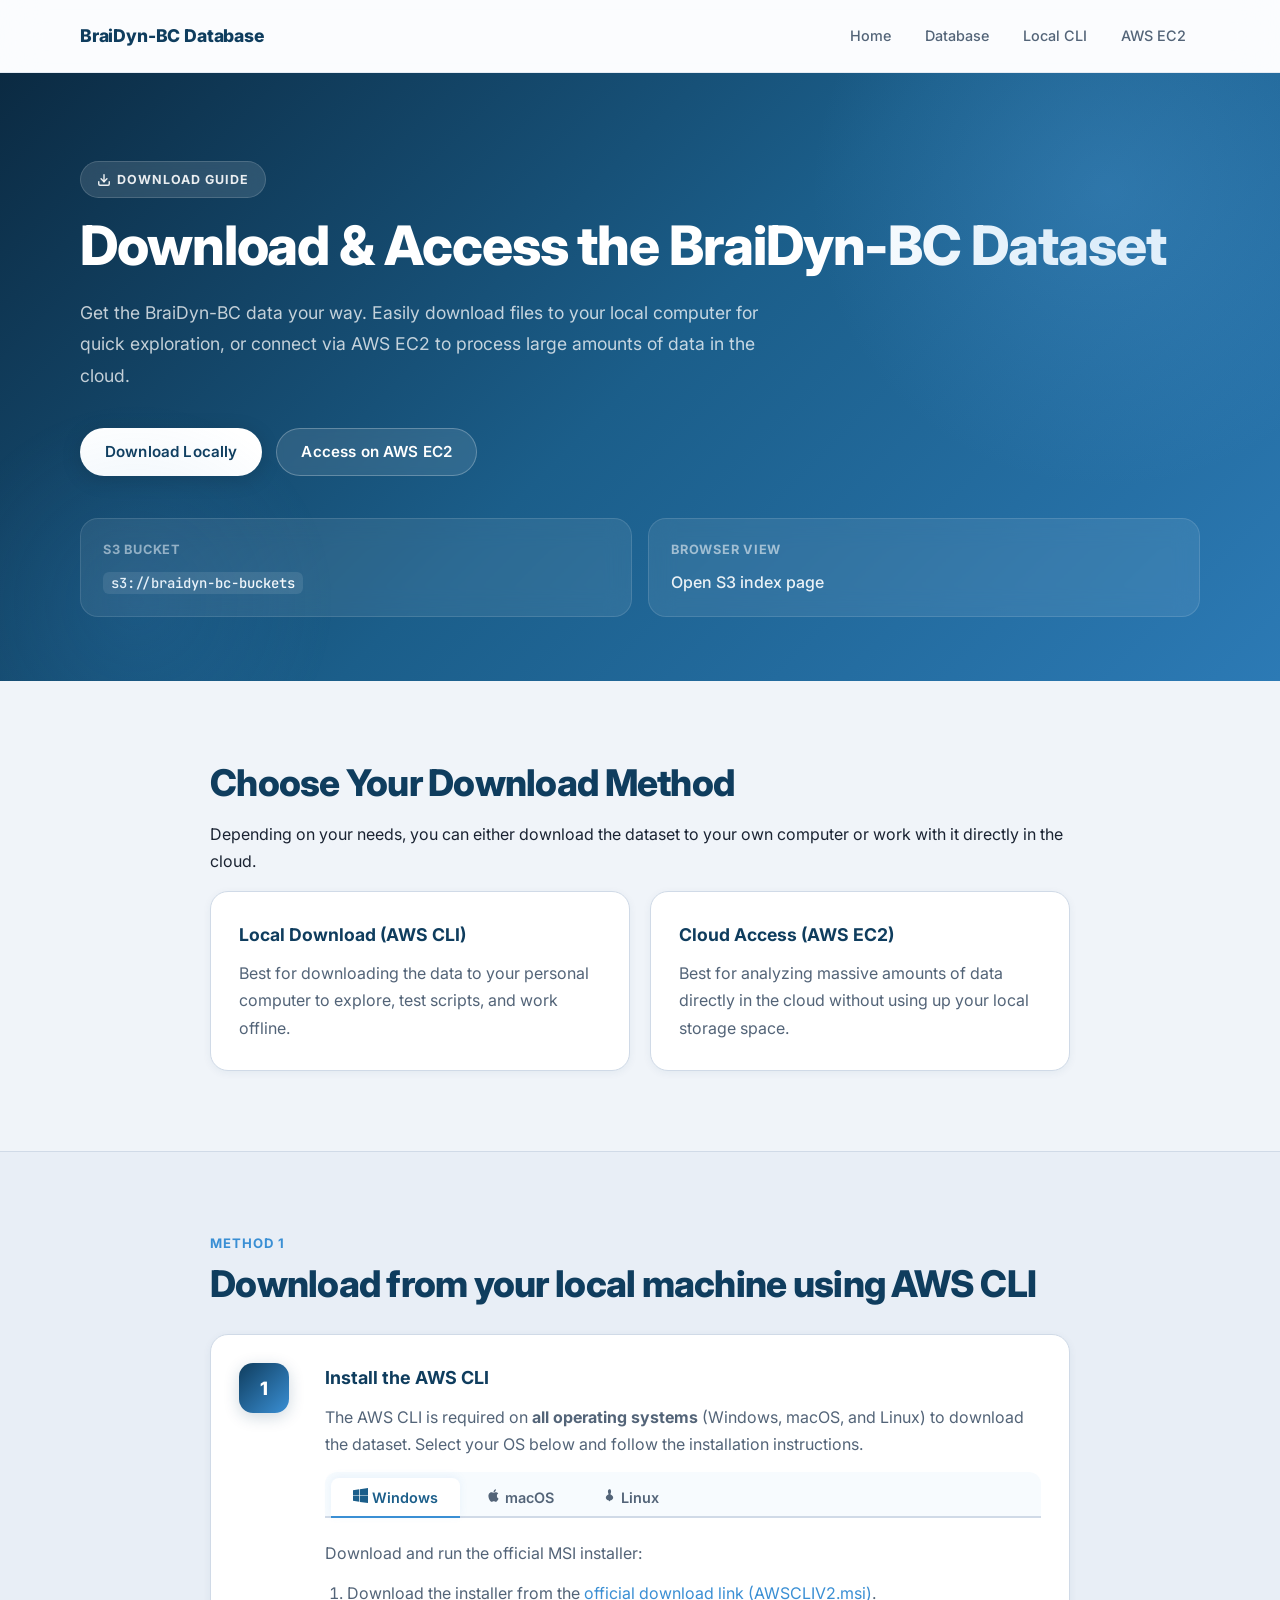
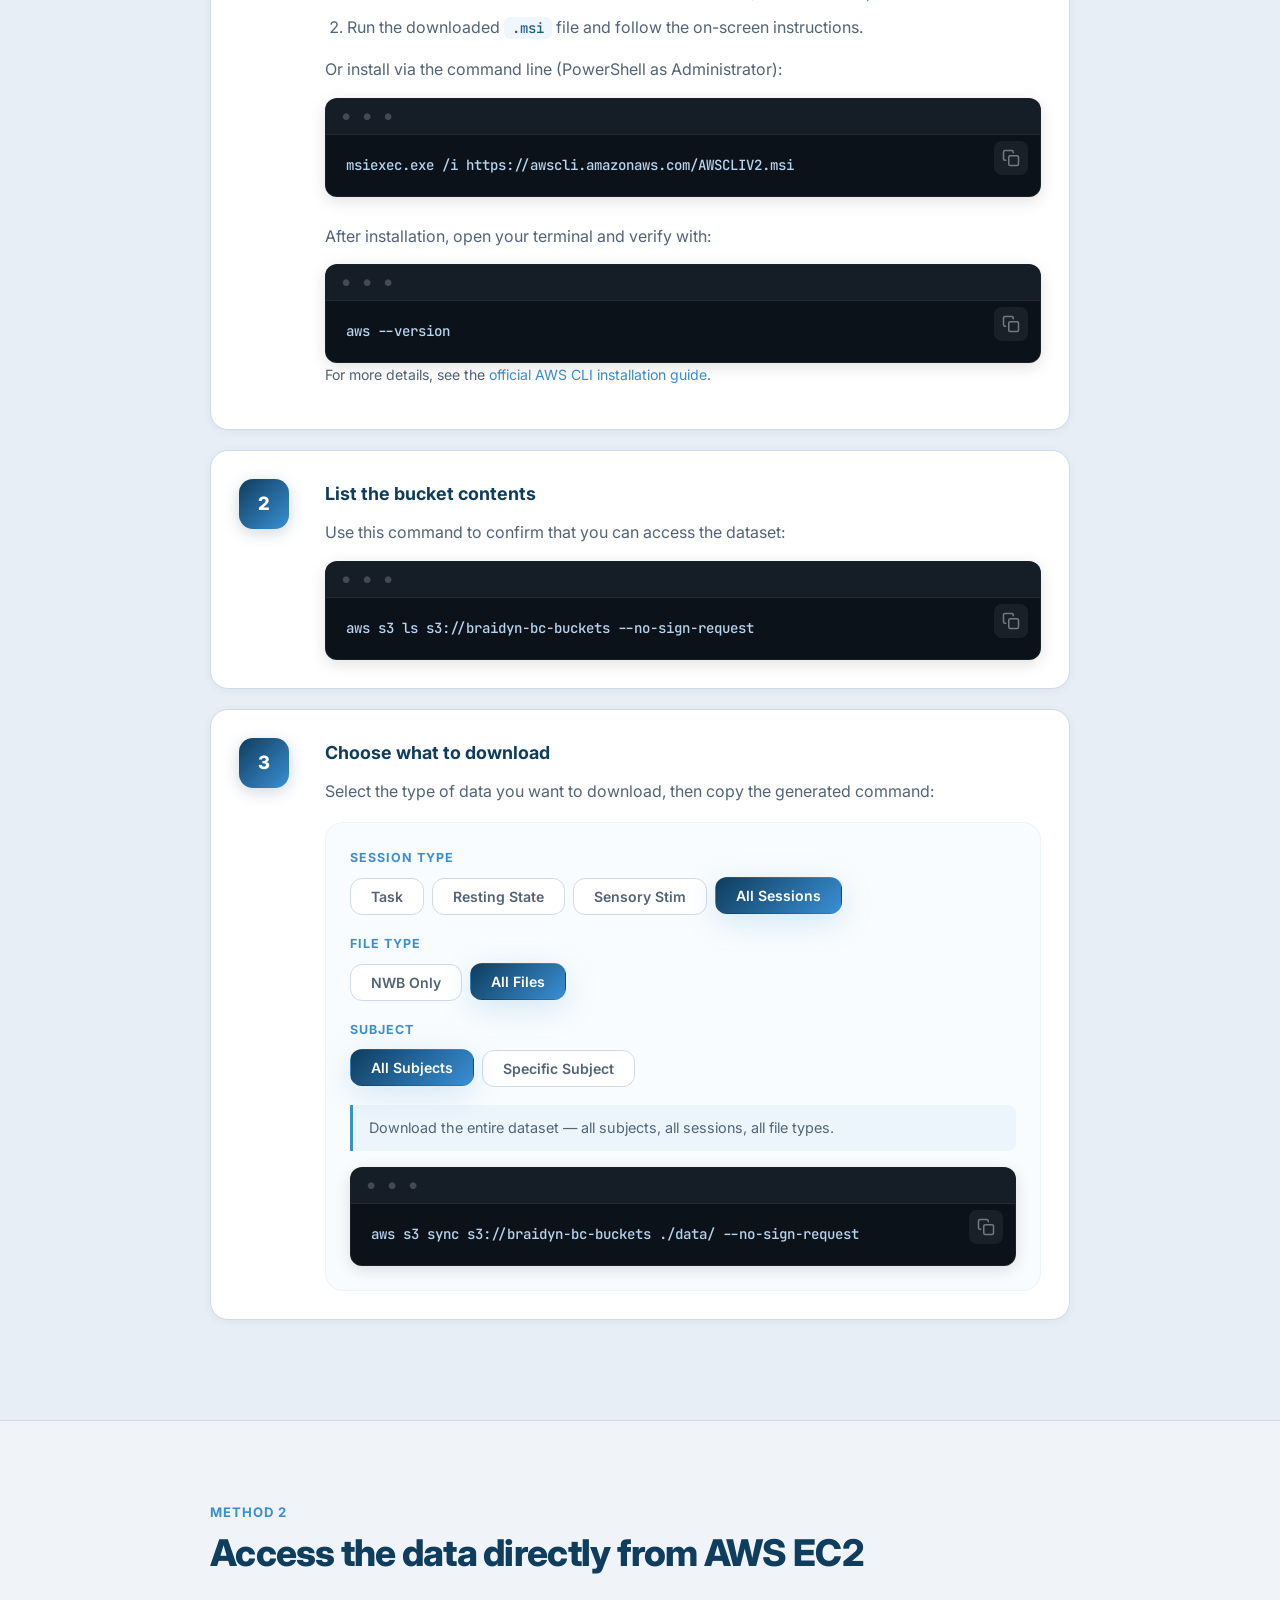
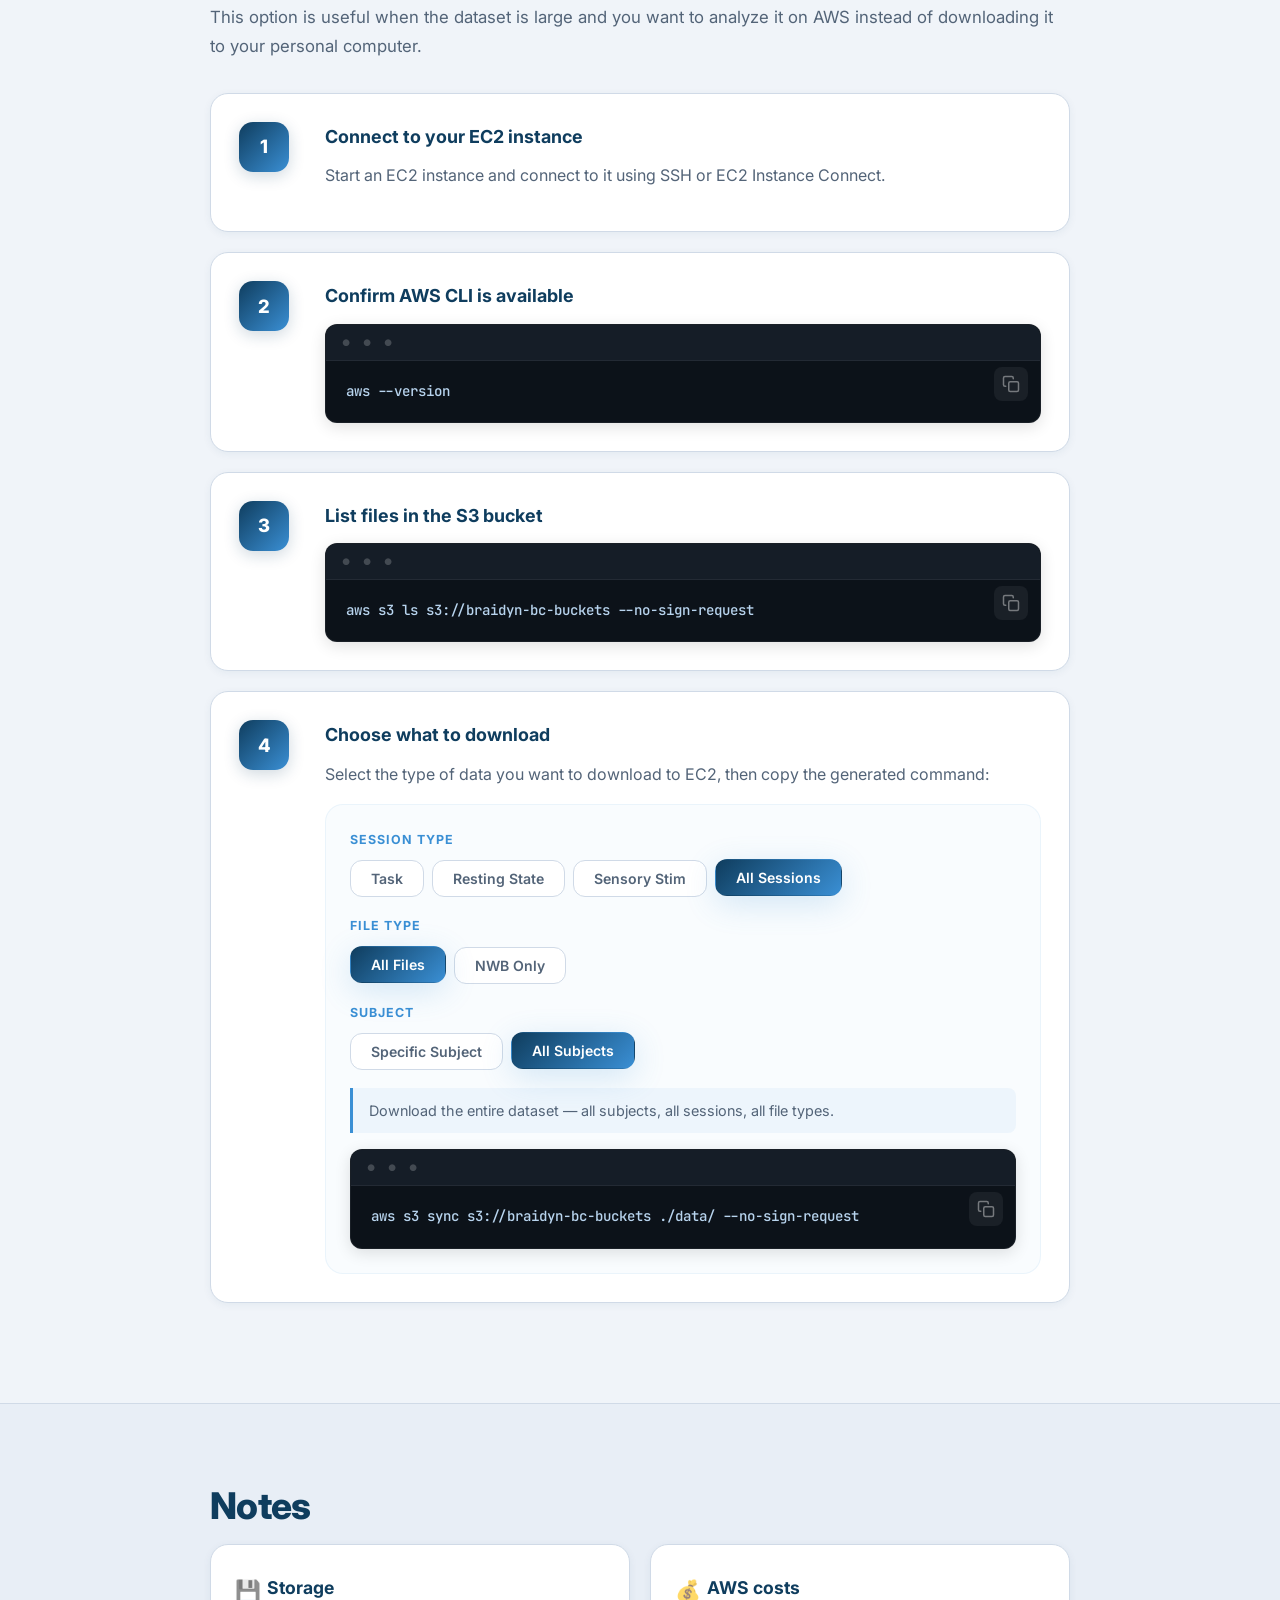
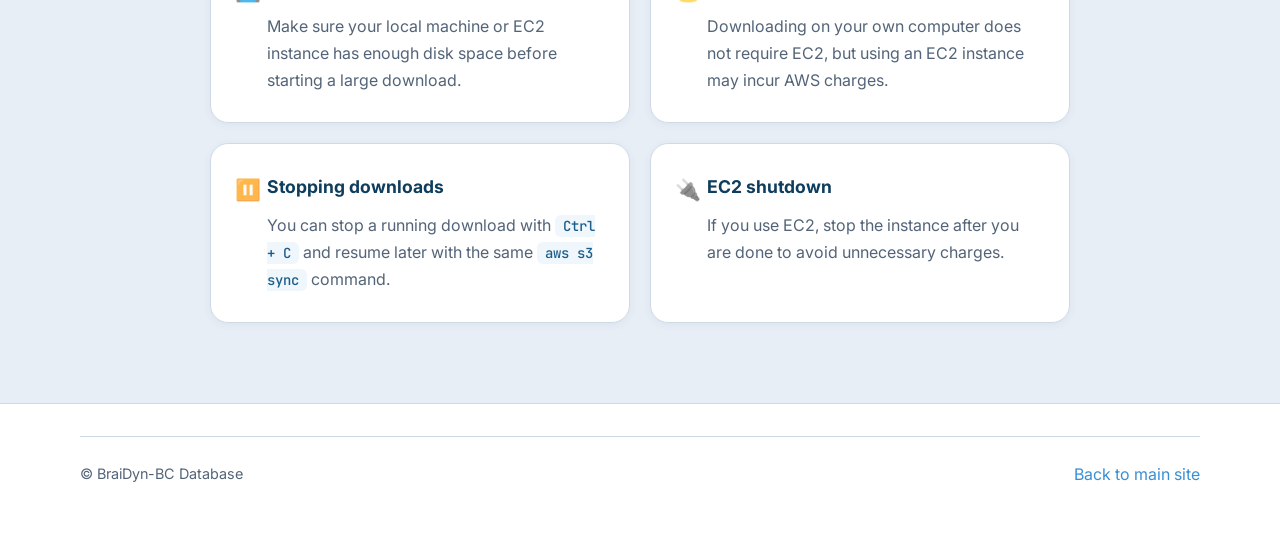
==== index.html @ d13ecef2 "変更" ====
<!DOCTYPE html>
<html lang="en">
<head>
  <meta charset="UTF-8" />
  <meta name="viewport" content="width=device-width, initial-scale=1.0" />
  <meta name="description" content="Download the BraiDyn-BC neuroscience dataset via AWS CLI or access it directly on AWS EC2. Step-by-step guide with OS-specific installation instructions." />
  <title>CLI / EC2 Access Guide | BraiDyn-BC Database</title>
  <link rel="preconnect" href="https://fonts.googleapis.com" />
  <link rel="preconnect" href="https://fonts.gstatic.com" crossorigin />
  <link rel="stylesheet" href="./cli-guide.css" />
</head>
<body>
  <header class="site-header">
    <div class="container header-inner">
      <a href="./index.html" class="brand">BraiDyn-BC Database</a>
      <nav class="nav">
        <a href="./index.html">Home</a>
        <a href="./database.html">Database</a>
        <a href="#local-cli">Local CLI</a>
        <a href="#ec2">AWS EC2</a>
      </nav>
    </div>
  </header>

  <main>
    <section class="hero">
      <div class="container">
        <p class="eyebrow"><svg width="14" height="14" viewBox="0 0 24 24" fill="none" stroke="currentColor" stroke-width="2.5" stroke-linecap="round" stroke-linejoin="round" style="vertical-align: -2px"><path d="M21 15v4a2 2 0 0 1-2 2H5a2 2 0 0 1-2-2v-4"></path><polyline points="7 10 12 15 17 10"></polyline><line x1="12" y1="15" x2="12" y2="3"></line></svg> Download Guide</p>
        <h1>Download & Access the BraiDyn-BC Dataset</h1>
        <p class="lead">
          Get the BraiDyn-BC data your way. Easily download files to your local computer for quick exploration, or connect via AWS EC2 to process large amounts of data in the cloud.
        </p>

        <div class="hero-links">
          <a class="button primary" href="#local-cli">Download Locally</a>
          <a class="button secondary" href="#ec2">Access on AWS EC2</a>
        </div>

        <div class="info-strip">
          <div class="info-card">
            <span class="info-label">S3 Bucket</span>
            <code>s3://braidyn-bc-buckets</code>
          </div>
          <div class="info-card">
            <span class="info-label">Browser View</span>
            <a href="https://braidyn-bc-buckets.s3.amazonaws.com/index.html" target="_blank" rel="noopener noreferrer">
              Open S3 index page
            </a>
          </div>
        </div>
      </div>
    </section>

    <section class="section" id="overview">
      <div class="container narrow">
        <h2>Choose Your Download Method</h2>
        <p>
          Depending on your needs, you can either download the dataset to your own computer or work with it directly in the cloud.
        </p>
        <div class="grid two">
          <article class="card">
            <h3>Local Download (AWS CLI)</h3>
            <p>
              Best for downloading the data to your personal computer to explore, test scripts, and work offline.
            </p>
          </article>
          <article class="card">
            <h3>Cloud Access (AWS EC2)</h3>
            <p>
              Best for analyzing massive amounts of data directly in the cloud without using up your local storage space.
            </p>
          </article>
        </div>
      </div>
    </section>

    <section class="section alt" id="local-cli">
      <div class="container narrow">
        <div class="section-heading">
          <p class="section-kicker">Method 1</p>
          <h2>Download from your local machine using AWS CLI</h2>
        </div>

        <article class="step-card">
          <div class="step-number">1</div>
          <div class="step-content">
            <h3>Install the AWS CLI</h3>
            <p>
              The AWS CLI is required on <strong>all operating systems</strong> (Windows, macOS, and Linux) to download the dataset.
              Select your OS below and follow the installation instructions.
            </p>

            <div class="os-tabs" id="os-tabs-local">
              <button class="os-tab active" data-os="windows"><svg width="15" height="15" viewBox="0 0 24 24" fill="currentColor"><path d="M0 3.5l9.9-1.4v9.6H0V3.5zm11 -1.6L24 0v11.7H11V1.9zM0 12.3h9.9v9.6L0 20.5v-8.2zm11 0H24V24l-13-1.8V12.3z"/></svg> Windows</button>
              <button class="os-tab" data-os="macos"><svg width="15" height="15" viewBox="0 0 24 24" fill="currentColor"><path d="M18.71 19.5c-.83 1.24-1.71 2.45-3.05 2.47-1.34.03-1.77-.79-3.29-.79-1.53 0-2 .77-3.27.82-1.31.05-2.3-1.32-3.14-2.53C4.25 17 2.94 12.45 4.7 9.39c.87-1.52 2.43-2.48 4.12-2.51 1.28-.02 2.5.87 3.29.87.78 0 2.26-1.07 3.8-.91.65.03 2.47.26 3.64 1.98-.09.06-2.17 1.28-2.15 3.81.03 3.02 2.65 4.03 2.68 4.04-.03.07-.42 1.44-1.38 2.83M13 3.5c.73-.83 1.94-1.46 2.94-1.5.13 1.17-.34 2.35-1.04 3.19-.69.85-1.83 1.51-2.95 1.42-.15-1.15.41-2.35 1.05-3.11z"/></svg> macOS</button>
              <button class="os-tab" data-os="linux"><svg width="15" height="15" viewBox="0 0 24 24" fill="currentColor"><path d="M12.5 2c-1.82 0-2.76 1.08-2.97 2.76-.2 1.52.32 3.48.89 4.6.08.16.2.4.13.63-.07.22-.35.42-.54.53-1.09.61-2.43 1.56-3.24 2.86-.53.84-.87 2-.55 3.16.36 1.32 1.4 2.08 2.37 2.48.66.27 1.36.42 1.96.47.24.82.78 1.51 1.45 1.51s1.21-.69 1.45-1.51c.6-.05 1.3-.2 1.96-.47.97-.4 2.01-1.16 2.37-2.48.32-1.16-.02-2.32-.55-3.16-.81-1.3-2.15-2.25-3.24-2.86-.19-.11-.47-.31-.54-.53-.07-.23.05-.47.13-.63.57-1.12 1.09-3.08.89-4.6C14.26 3.08 13.32 2 12.5 2z"/></svg> Linux</button>
            </div>

            <div class="os-panel active" data-os="windows" id="os-panel-local-windows">
              <p>Download and run the official MSI installer:</p>
              <ol>
                <li>Download the installer from the <a href="https://awscli.amazonaws.com/AWSCLIV2.msi" target="_blank" rel="noopener noreferrer">official download link (AWSCLIV2.msi)</a>.</li>
                <li>Run the downloaded <code>.msi</code> file and follow the on-screen instructions.</li>
              </ol>
              <p>Or install via the command line (PowerShell as Administrator):</p>
              <div class="code-block">
                <button class="copy-button" data-copy-target="code-install-win"><svg width="18" height="18" viewBox="0 0 24 24" fill="none" stroke="currentColor" stroke-width="2" stroke-linecap="round" stroke-linejoin="round"><rect x="9" y="9" width="13" height="13" rx="2" ry="2"></rect><path d="M5 15H4a2 2 0 0 1-2-2V4a2 2 0 0 1 2-2h9a2 2 0 0 1 2 2v1"></path></svg></button>
                <pre><code id="code-install-win">msiexec.exe /i https://awscli.amazonaws.com/AWSCLIV2.msi</code></pre>
              </div>
            </div>

            <div class="os-panel" data-os="macos" id="os-panel-local-macos">
              <p>Install using the official PKG installer:</p>
              <div class="code-block">
                <button class="copy-button" data-copy-target="code-install-mac"><svg width="18" height="18" viewBox="0 0 24 24" fill="none" stroke="currentColor" stroke-width="2" stroke-linecap="round" stroke-linejoin="round"><rect x="9" y="9" width="13" height="13" rx="2" ry="2"></rect><path d="M5 15H4a2 2 0 0 1-2-2V4a2 2 0 0 1 2-2h9a2 2 0 0 1 2 2v1"></path></svg></button>
                <pre><code id="code-install-mac">curl "https://awscli.amazonaws.com/AWSCLIV2.pkg" -o "AWSCLIV2.pkg"
sudo installer -pkg AWSCLIV2.pkg -target /</code></pre>
              </div>
              <p>Or, if you use <a href="https://brew.sh/" target="_blank" rel="noopener noreferrer">Homebrew</a>:</p>
              <div class="code-block">
                <button class="copy-button" data-copy-target="code-install-mac-brew"><svg width="18" height="18" viewBox="0 0 24 24" fill="none" stroke="currentColor" stroke-width="2" stroke-linecap="round" stroke-linejoin="round"><rect x="9" y="9" width="13" height="13" rx="2" ry="2"></rect><path d="M5 15H4a2 2 0 0 1-2-2V4a2 2 0 0 1 2-2h9a2 2 0 0 1 2 2v1"></path></svg></button>
                <pre><code id="code-install-mac-brew">brew install awscli</code></pre>
              </div>
            </div>

            <div class="os-panel" data-os="linux" id="os-panel-local-linux">
              <p>Download, unzip, and run the installer:</p>
              <div class="code-block">
                <button class="copy-button" data-copy-target="code-install-linux"><svg width="18" height="18" viewBox="0 0 24 24" fill="none" stroke="currentColor" stroke-width="2" stroke-linecap="round" stroke-linejoin="round"><rect x="9" y="9" width="13" height="13" rx="2" ry="2"></rect><path d="M5 15H4a2 2 0 0 1-2-2V4a2 2 0 0 1 2-2h9a2 2 0 0 1 2 2v1"></path></svg></button>
                <pre><code id="code-install-linux">curl "https://awscli.amazonaws.com/awscli-exe-linux-x86_64.zip" -o "awscliv2.zip"
unzip awscliv2.zip
sudo ./aws/install</code></pre>
              </div>
              <p><strong>ARM (aarch64)</strong> users should use this URL instead:</p>
              <div class="code-block">
                <button class="copy-button" data-copy-target="code-install-linux-arm"><svg width="18" height="18" viewBox="0 0 24 24" fill="none" stroke="currentColor" stroke-width="2" stroke-linecap="round" stroke-linejoin="round"><rect x="9" y="9" width="13" height="13" rx="2" ry="2"></rect><path d="M5 15H4a2 2 0 0 1-2-2V4a2 2 0 0 1 2-2h9a2 2 0 0 1 2 2v1"></path></svg></button>
                <pre><code id="code-install-linux-arm">curl "https://awscli.amazonaws.com/awscli-exe-linux-aarch64.zip" -o "awscliv2.zip"
unzip awscliv2.zip
sudo ./aws/install</code></pre>
              </div>
            </div>

            <p style="margin-top: 18px;">After installation, open your terminal and verify with:</p>
            <div class="code-block">
              <button class="copy-button" data-copy-target="code-check-cli"><svg width="18" height="18" viewBox="0 0 24 24" fill="none" stroke="currentColor" stroke-width="2" stroke-linecap="round" stroke-linejoin="round"><rect x="9" y="9" width="13" height="13" rx="2" ry="2"></rect><path d="M5 15H4a2 2 0 0 1-2-2V4a2 2 0 0 1 2-2h9a2 2 0 0 1 2 2v1"></path></svg></button>
              <pre><code id="code-check-cli">aws --version</code></pre>
            </div>
            <p class="install-note">
              For more details, see the <a href="https://docs.aws.amazon.com/cli/latest/userguide/getting-started-install.html" target="_blank" rel="noopener noreferrer">official AWS CLI installation guide</a>.
            </p>
          </div>
        </article>

        <article class="step-card">
          <div class="step-number">2</div>
          <div class="step-content">
            <h3>List the bucket contents</h3>
            <p>Use this command to confirm that you can access the dataset:</p>
            <div class="code-block">
              <button class="copy-button" data-copy-target="code-list-local"><svg width="18" height="18" viewBox="0 0 24 24" fill="none" stroke="currentColor" stroke-width="2" stroke-linecap="round" stroke-linejoin="round"><rect x="9" y="9" width="13" height="13" rx="2" ry="2"></rect><path d="M5 15H4a2 2 0 0 1-2-2V4a2 2 0 0 1 2-2h9a2 2 0 0 1 2 2v1"></path></svg></button>
              <pre><code id="code-list-local">aws s3 ls s3://braidyn-bc-buckets --no-sign-request</code></pre>
            </div>
          </div>
        </article>

        <article class="step-card">
          <div class="step-number">3</div>
          <div class="step-content">
            <h3>Choose what to download</h3>
            <p>Select the type of data you want to download, then copy the generated command:</p>

            <div class="download-selector" id="selector-local">
              <div class="selector-group">
                <span class="selector-label">Session type</span>
                <div class="selector-pills" data-role="session">
                  <button class="pill" data-value="task">Task</button>
                  <button class="pill" data-value="resting-state">Resting State</button>
                  <button class="pill" data-value="sensory-stim">Sensory Stim</button>
                  <button class="pill active" data-value="all">All Sessions</button>
                </div>
              </div>

              <div class="selector-group">
                <span class="selector-label">File type</span>
                <div class="selector-pills" data-role="filetype">
                  <button class="pill" data-value="nwb">NWB Only</button>
                  <button class="pill active" data-value="all-files">All Files</button>
                </div>
              </div>

              <div class="selector-group">
                <span class="selector-label">Subject</span>
                <div class="selector-pills" data-role="scope">
                  <button class="pill active" data-value="all">All Subjects</button>
                  <button class="pill" data-value="subject">Specific Subject</button>
                </div>
              </div>

              <div class="subject-input-area" id="subject-input-local" style="display:none;">
                <label for="subject-name-local">Subject name</label>
                <input type="text" id="subject-name-local" class="subject-input" placeholder="e.g. sub-VG1-GC#105" />
              </div>

              <div class="selector-description" id="desc-local">
                Download the entire dataset — all subjects, all sessions, all file types.
              </div>

              <div class="code-block">
                <button class="copy-button" data-copy-target="code-generated-local"><svg width="18" height="18" viewBox="0 0 24 24" fill="none" stroke="currentColor" stroke-width="2" stroke-linecap="round" stroke-linejoin="round"><rect x="9" y="9" width="13" height="13" rx="2" ry="2"></rect><path d="M5 15H4a2 2 0 0 1-2-2V4a2 2 0 0 1 2-2h9a2 2 0 0 1 2 2v1"></path></svg></button>
                <pre><code id="code-generated-local">aws s3 sync s3://braidyn-bc-buckets ./data/ --no-sign-request</code></pre>
              </div>
            </div>

          </div>
        </article>
      </div>
    </section>

    <section class="section" id="ec2">
      <div class="container narrow">
        <div class="section-heading">
          <p class="section-kicker">Method 2</p>
          <h2>Access the data directly from AWS EC2</h2>
        </div>

        <p class="section-intro">
          This option is useful when the dataset is large and you want to analyze it on AWS
          instead of downloading it to your personal computer.
        </p>

        <article class="step-card">
          <div class="step-number">1</div>
          <div class="step-content">
            <h3>Connect to your EC2 instance</h3>
            <p>
              Start an EC2 instance and connect to it using SSH or EC2 Instance Connect.
            </p>
          </div>
        </article>

        <article class="step-card">
          <div class="step-number">2</div>
          <div class="step-content">
            <h3>Confirm AWS CLI is available</h3>
            <div class="code-block">
              <button class="copy-button" data-copy-target="code-check-ec2-cli"><svg width="18" height="18" viewBox="0 0 24 24" fill="none" stroke="currentColor" stroke-width="2" stroke-linecap="round" stroke-linejoin="round"><rect x="9" y="9" width="13" height="13" rx="2" ry="2"></rect><path d="M5 15H4a2 2 0 0 1-2-2V4a2 2 0 0 1 2-2h9a2 2 0 0 1 2 2v1"></path></svg></button>
              <pre><code id="code-check-ec2-cli">aws --version</code></pre>
            </div>
          </div>
        </article>

        <article class="step-card">
          <div class="step-number">3</div>
          <div class="step-content">
            <h3>List files in the S3 bucket</h3>
            <div class="code-block">
              <button class="copy-button" data-copy-target="code-list-ec2"><svg width="18" height="18" viewBox="0 0 24 24" fill="none" stroke="currentColor" stroke-width="2" stroke-linecap="round" stroke-linejoin="round"><rect x="9" y="9" width="13" height="13" rx="2" ry="2"></rect><path d="M5 15H4a2 2 0 0 1-2-2V4a2 2 0 0 1 2-2h9a2 2 0 0 1 2 2v1"></path></svg></button>
              <pre><code id="code-list-ec2">aws s3 ls s3://braidyn-bc-buckets --no-sign-request</code></pre>
            </div>
          </div>
        </article>

        <article class="step-card">
          <div class="step-number">4</div>
          <div class="step-content">
            <h3>Choose what to download</h3>
            <p>Select the type of data you want to download to EC2, then copy the generated command:</p>

            <div class="download-selector" id="selector-ec2">
              <div class="selector-group">
                <span class="selector-label">Session type</span>
                <div class="selector-pills" data-role="session">
                  <button class="pill" data-value="task">Task</button>
                  <button class="pill" data-value="resting-state">Resting State</button>
                  <button class="pill" data-value="sensory-stim">Sensory Stim</button>
                  <button class="pill active" data-value="all">All Sessions</button>
                </div>
              </div>

              <div class="selector-group">
                <span class="selector-label">File type</span>
                <div class="selector-pills" data-role="filetype">
                  <button class="pill active" data-value="all-files">All Files</button>
                  <button class="pill" data-value="nwb">NWB Only</button>
                </div>
              </div>

              <div class="selector-group">
                <span class="selector-label">Subject</span>
                <div class="selector-pills" data-role="scope">
                  <button class="pill" data-value="subject">Specific Subject</button>
                  <button class="pill active" data-value="all">All Subjects</button>
                </div>
              </div>

              <div class="subject-input-area" id="subject-input-ec2" style="display:none;">
                <label for="subject-name-ec2">Subject name</label>
                <input type="text" id="subject-name-ec2" class="subject-input" placeholder="e.g. sub-VG1-GC#105" />
              </div>

              <div class="selector-description" id="desc-ec2">
                Download the entire dataset — all subjects, all sessions, all file types.
              </div>

              <div class="code-block">
                <button class="copy-button" data-copy-target="code-generated-ec2"><svg width="18" height="18" viewBox="0 0 24 24" fill="none" stroke="currentColor" stroke-width="2" stroke-linecap="round" stroke-linejoin="round"><rect x="9" y="9" width="13" height="13" rx="2" ry="2"></rect><path d="M5 15H4a2 2 0 0 1-2-2V4a2 2 0 0 1 2-2h9a2 2 0 0 1 2 2v1"></path></svg></button>
                <pre><code id="code-generated-ec2">aws s3 sync s3://braidyn-bc-buckets ./data/ --no-sign-request</code></pre>
              </div>
            </div>

          </div>
        </article>
      </div>
    </section>

    <section class="section alt" id="notes">
      <div class="container narrow">
        <h2>Notes</h2>
        <div class="grid two">
          <article class="card note-card">
            <h3>Storage</h3>
            <p>
              Make sure your local machine or EC2 instance has enough disk space before starting a large download.
            </p>
          </article>

          <article class="card note-card">
            <h3>AWS costs</h3>
            <p>
              Downloading on your own computer does not require EC2, but using an EC2 instance may incur AWS charges.
            </p>
          </article>

          <article class="card note-card">
            <h3>Stopping downloads</h3>
            <p>
              You can stop a running download with <code>Ctrl + C</code> and resume later with the same
              <code>aws s3 sync</code> command.
            </p>
          </article>

          <article class="card note-card">
            <h3>EC2 shutdown</h3>
            <p>
              If you use EC2, stop the instance after you are done to avoid unnecessary charges.
            </p>
          </article>
        </div>
      </div>
    </section>
  </main>

  <footer class="site-footer">
    <div class="container footer-inner">
      <p>© BraiDyn-BC Database</p>
      <a href="./index.html">Back to main site</a>
    </div>
  </footer>

  <script src="cli-guide.js"></script>
</body>
</html>
---- cli-guide.css ----
@import url('https://fonts.googleapis.com/css2?family=Inter:wght@400;500;600;700;800&family=JetBrains+Mono:wght@400;500&display=swap');

:root {
  --bg: #f0f4f9;
  --surface: #ffffff;
  --surface-alt: #e8eef6;
  --surface-glass: rgba(255, 255, 255, 0.72);
  --text: #1a2332;
  --muted: #536478;
  --line: #d0dae7;
  --primary: #1b5e8a;
  --primary-dark: #0f3d5e;
  --accent: #3a8fd4;
  --accent-light: #5ba8e6;
  --accent-glow: rgba(58, 143, 212, 0.18);
  --gradient-primary: linear-gradient(135deg, #0f3d5e 0%, #3a8fd4 100%);
  --gradient-hero: linear-gradient(135deg, #0b2a42 0%, #1b5e8a 50%, #2c7ab5 100%);
  --shadow-sm: 0 2px 8px rgba(15, 61, 94, 0.06);
  --shadow: 0 8px 32px rgba(15, 61, 94, 0.08);
  --shadow-lg: 0 16px 48px rgba(15, 61, 94, 0.12);
  --shadow-glow: 0 8px 32px rgba(58, 143, 212, 0.2);
  --radius: 18px;
  --radius-sm: 12px;
  --radius-xs: 8px;
  --container: 1120px;
  --container-narrow: 860px;
  --transition: 0.3s cubic-bezier(0.4, 0, 0.2, 1);
}

*,
*::before,
*::after {
  box-sizing: border-box;
}

html {
  scroll-behavior: smooth;
}

body {
  margin: 0;
  font-family: 'Inter', -apple-system, BlinkMacSystemFont, "Segoe UI", sans-serif;
  color: var(--text);
  background: var(--bg);
  line-height: 1.7;
  -webkit-font-smoothing: antialiased;
  -moz-osx-font-smoothing: grayscale;
}

a {
  color: var(--accent);
  text-decoration: none;
  transition: color var(--transition);
}

a:hover {
  color: var(--primary);
  text-decoration: none;
}

code,
pre {
  font-family: 'JetBrains Mono', Consolas, Monaco, "Courier New", monospace;
}

.container {
  width: min(var(--container), calc(100% - 40px));
  margin: 0 auto;
}

.container.narrow {
  width: min(var(--container-narrow), calc(100% - 40px));
}

/* ── Header ── */
.site-header {
  position: sticky;
  top: 0;
  z-index: 100;
  background: var(--surface-glass);
  backdrop-filter: blur(20px) saturate(1.4);
  -webkit-backdrop-filter: blur(20px) saturate(1.4);
  border-bottom: 1px solid rgba(208, 218, 231, 0.5);
  transition: box-shadow var(--transition);
}

.header-inner {
  display: flex;
  align-items: center;
  justify-content: space-between;
  min-height: 72px;
  gap: 16px;
}

.brand {
  font-weight: 800;
  font-size: 1.1rem;
  color: var(--primary-dark);
  letter-spacing: -0.01em;
  transition: color var(--transition);
}

.brand:hover {
  text-decoration: none;
  color: var(--accent);
}

.nav {
  display: flex;
  flex-wrap: wrap;
  gap: 6px;
}

.nav a {
  color: var(--muted);
  font-size: 0.9rem;
  font-weight: 500;
  padding: 6px 14px;
  border-radius: 999px;
  transition: all var(--transition);
}

.nav a:hover {
  color: var(--primary);
  background: var(--accent-glow);
  text-decoration: none;
}

/* ── Hero ── */
.hero {
  position: relative;
  padding: 88px 0 64px;
  background: var(--gradient-hero);
  overflow: hidden;
}

.hero::before {
  content: '';
  position: absolute;
  top: -30%;
  right: -10%;
  width: 600px;
  height: 600px;
  border-radius: 50%;
  background: radial-gradient(circle, rgba(90, 168, 230, 0.25) 0%, transparent 70%);
  pointer-events: none;
}

.hero::after {
  content: '';
  position: absolute;
  bottom: -20%;
  left: -5%;
  width: 400px;
  height: 400px;
  border-radius: 50%;
  background: radial-gradient(circle, rgba(58, 143, 212, 0.15) 0%, transparent 70%);
  pointer-events: none;
}

.eyebrow {
  display: inline-flex;
  align-items: center;
  gap: 6px;
  margin: 0 0 16px;
  padding: 7px 16px;
  border-radius: 999px;
  background: rgba(255, 255, 255, 0.12);
  backdrop-filter: blur(8px);
  color: rgba(255, 255, 255, 0.9);
  font-size: 0.78rem;
  font-weight: 700;
  letter-spacing: 0.08em;
  text-transform: uppercase;
  border: 1px solid rgba(255, 255, 255, 0.15);
}

.hero h1 {
  margin: 0;
  font-size: clamp(2.2rem, 4.5vw, 3.4rem);
  line-height: 1.15;
  color: #ffffff;
  font-weight: 800;
  letter-spacing: -0.02em;
}

.lead {
  margin: 20px 0 0;
  max-width: 680px;
  color: rgba(255, 255, 255, 0.75);
  font-size: 1.1rem;
  line-height: 1.8;
}

.hero-links {
  display: flex;
  flex-wrap: wrap;
  gap: 14px;
  margin-top: 36px;
}

.button {
  display: inline-flex;
  align-items: center;
  justify-content: center;
  min-height: 48px;
  padding: 0 24px;
  border-radius: 999px;
  font-weight: 600;
  font-size: 0.95rem;
  font-family: inherit;
  transition: all var(--transition);
  border: 1px solid transparent;
  cursor: pointer;
  letter-spacing: 0.01em;
}

.button:hover {
  text-decoration: none;
  transform: translateY(-2px);
}

.button.primary {
  background: #ffffff;
  color: var(--primary-dark);
  box-shadow: 0 4px 20px rgba(0, 0, 0, 0.15);
}

.button.primary:hover {
  background: #f0f4f9;
  box-shadow: 0 8px 32px rgba(0, 0, 0, 0.2);
}

.button.secondary {
  background: rgba(255, 255, 255, 0.1);
  color: #fff;
  border-color: rgba(255, 255, 255, 0.25);
  backdrop-filter: blur(4px);
}

.button.secondary:hover {
  background: rgba(255, 255, 255, 0.2);
  border-color: rgba(255, 255, 255, 0.4);
}

.info-strip {
  margin-top: 42px;
  display: grid;
  grid-template-columns: repeat(2, minmax(0, 1fr));
  gap: 16px;
}

.info-card {
  background: rgba(255, 255, 255, 0.08);
  backdrop-filter: blur(12px);
  border: 1px solid rgba(255, 255, 255, 0.12);
  border-radius: var(--radius);
  padding: 20px 22px;
  transition: all var(--transition);
}

.info-card:hover {
  background: rgba(255, 255, 255, 0.14);
  border-color: rgba(255, 255, 255, 0.2);
}

.info-label {
  display: block;
  margin-bottom: 8px;
  color: rgba(255, 255, 255, 0.55);
  font-size: 0.8rem;
  font-weight: 700;
  text-transform: uppercase;
  letter-spacing: 0.06em;
}

.info-card code {
  color: #ffffff;
  background: rgba(255, 255, 255, 0.1);
  padding: 3px 8px;
  border-radius: 6px;
  font-size: 0.88rem;
}

.info-card a {
  color: rgba(255, 255, 255, 0.9);
  font-weight: 500;
}

.info-card a:hover {
  color: #ffffff;
}

/* ── Section ── */
.section {
  padding: 80px 0;
}

.section.alt {
  background: var(--surface-alt);
  border-top: 1px solid var(--line);
  border-bottom: 1px solid var(--line);
}

.section h2 {
  margin-top: 0;
  margin-bottom: 16px;
  font-size: clamp(1.7rem, 3vw, 2.3rem);
  line-height: 1.2;
  color: var(--primary-dark);
  font-weight: 800;
  letter-spacing: -0.02em;
}

.section-heading {
  margin-bottom: 28px;
}

.section-kicker {
  margin: 0 0 8px;
  color: var(--accent);
  font-weight: 700;
  text-transform: uppercase;
  font-size: 0.82rem;
  letter-spacing: 0.08em;
}

.section-intro {
  margin-top: 0;
  margin-bottom: 32px;
  color: var(--muted);
  font-size: 1.05rem;
}

/* ── Grid & Cards ── */
.grid {
  display: grid;
  gap: 20px;
}

.grid.two {
  grid-template-columns: repeat(2, minmax(0, 1fr));
}

.card {
  background: var(--surface);
  border: 1px solid var(--line);
  border-radius: var(--radius);
  padding: 28px;
  box-shadow: var(--shadow-sm);
  transition: all var(--transition);
  position: relative;
  overflow: hidden;
}

.card::before {
  content: '';
  position: absolute;
  top: 0;
  left: 0;
  right: 0;
  height: 3px;
  background: var(--gradient-primary);
  opacity: 0;
  transition: opacity var(--transition);
}

.card:hover {
  box-shadow: var(--shadow);
  transform: translateY(-3px);
  border-color: rgba(58, 143, 212, 0.2);
}

.card:hover::before {
  opacity: 1;
}

.card h3 {
  margin-top: 0;
  margin-bottom: 10px;
  color: var(--primary-dark);
  font-size: 1.1rem;
  font-weight: 700;
}

.card p {
  margin: 0;
  color: var(--muted);
}

/* ── Step cards ── */
.step-card {
  display: grid;
  grid-template-columns: 64px 1fr;
  gap: 22px;
  align-items: start;
  margin-bottom: 20px;
  padding: 28px;
  background: var(--surface);
  border: 1px solid var(--line);
  border-radius: var(--radius);
  box-shadow: var(--shadow-sm);
  transition: all var(--transition);
  position: relative;
}

.step-card:hover {
  box-shadow: var(--shadow);
  border-color: rgba(58, 143, 212, 0.15);
}

.step-number {
  width: 50px;
  height: 50px;
  border-radius: 14px;
  background: var(--gradient-primary);
  color: #fff;
  display: grid;
  place-items: center;
  font-weight: 800;
  font-size: 1.15rem;
  box-shadow: 0 4px 16px rgba(15, 61, 94, 0.2);
  flex-shrink: 0;
}

.step-content h3 {
  margin: 0 0 10px;
  color: var(--primary-dark);
  font-size: 1.12rem;
  font-weight: 700;
}

.step-content p {
  margin: 0 0 14px;
  color: var(--muted);
}

/* ── Code blocks (terminal style) ── */
.code-block {
  position: relative;
  margin-top: 12px;
  border-radius: var(--radius-sm);
  overflow: hidden;
  border: 1px solid rgba(255, 255, 255, 0.06);
  background: #0c1219;
  box-shadow: inset 0 1px 0 rgba(255, 255, 255, 0.04),
              0 4px 16px rgba(0, 0, 0, 0.12);
}

.code-block::before {
  content: '';
  display: block;
  height: 36px;
  background: #151d27;
  border-bottom: 1px solid rgba(255, 255, 255, 0.06);
  position: relative;
}

.code-block::after {
  content: '● ● ●';
  position: absolute;
  top: 10px;
  left: 16px;
  font-size: 9px;
  letter-spacing: 5px;
  color: rgba(255, 255, 255, 0.2);
}

.code-block pre {
  margin: 0;
  padding: 16px 60px 18px 20px;
  overflow-x: auto;
}

.code-block pre code {
  color: #b8d4ee;
  font-size: 0.88rem;
  line-height: 1.7;
  white-space: pre-wrap;
  word-break: break-word;
  background: transparent;
  padding: 0;
}

.copy-button {
  position: absolute;
  top: 42px;
  right: 12px;
  appearance: none;
  border: 0;
  border-radius: var(--radius-xs);
  padding: 8px;
  background: rgba(255, 255, 255, 0.06);
  color: rgba(255, 255, 255, 0.4);
  cursor: pointer;
  display: flex;
  align-items: center;
  justify-content: center;
  transition: all var(--transition);
}

.copy-button:hover {
  background: rgba(255, 255, 255, 0.12);
  color: rgba(255, 255, 255, 0.8);
  transform: scale(1.05);
}

.copy-button.copied {
  background: rgba(34, 197, 94, 0.2);
  color: #4ade80;
}

.note-card code,
.step-content code,
.info-card code {
  background: rgba(58, 143, 212, 0.08);
  color: var(--primary);
  padding: 2px 8px;
  border-radius: 6px;
  font-size: 0.87em;
  font-weight: 500;
}

/* Override info-card code for hero */
.hero .info-card code {
  color: #ffffff;
  background: rgba(255, 255, 255, 0.1);
}

/* ── OS tabs ── */
.os-tabs {
  display: flex;
  gap: 4px;
  margin-bottom: 0;
  background: rgba(58, 143, 212, 0.04);
  border-radius: var(--radius-sm) var(--radius-sm) 0 0;
  padding: 6px 6px 0;
  border-bottom: 2px solid var(--line);
}

.os-tab {
  appearance: none;
  border: none;
  background: transparent;
  padding: 10px 22px;
  font-size: 0.9rem;
  font-weight: 600;
  font-family: inherit;
  color: var(--muted);
  cursor: pointer;
  border-bottom: 2px solid transparent;
  margin-bottom: -2px;
  border-radius: var(--radius-xs) var(--radius-xs) 0 0;
  transition: all var(--transition);
  position: relative;
}

.os-tab:hover {
  color: var(--accent);
  background: rgba(58, 143, 212, 0.06);
}

.os-tab.active {
  color: var(--primary);
  background: var(--surface);
  border-bottom-color: var(--accent);
  box-shadow: 0 -2px 8px rgba(58, 143, 212, 0.08);
}

.os-panel {
  display: none;
  padding: 22px 0 8px;
  animation: fadeSlideIn 0.3s ease;
}

.os-panel.active {
  display: block;
}

.os-panel ol {
  margin: 8px 0 16px;
  padding-left: 22px;
  color: var(--muted);
}

.os-panel ol li {
  margin-bottom: 8px;
  line-height: 1.6;
}

.install-note {
  margin-top: 8px;
  font-size: 0.88rem;
  color: var(--muted);
}

/* ── Download selector ── */
.download-selector {
  margin-top: 16px;
  padding: 24px;
  background: rgba(58, 143, 212, 0.03);
  border: 1px solid rgba(58, 143, 212, 0.08);
  border-radius: var(--radius);
}

.selector-group {
  margin-bottom: 18px;
}

.selector-label {
  display: block;
  margin-bottom: 10px;
  font-size: 0.78rem;
  font-weight: 700;
  text-transform: uppercase;
  letter-spacing: 0.08em;
  color: var(--accent);
}

.selector-pills {
  display: flex;
  flex-wrap: wrap;
  gap: 8px;
}

.pill {
  appearance: none;
  border: 1px solid var(--line);
  border-radius: var(--radius-sm);
  padding: 9px 20px;
  font-size: 0.88rem;
  font-weight: 600;
  font-family: inherit;
  background: var(--surface);
  color: var(--muted);
  cursor: pointer;
  transition: all var(--transition);
}

.pill:hover {
  border-color: var(--accent);
  color: var(--accent);
  background: rgba(58, 143, 212, 0.04);
  transform: translateY(-1px);
}

.pill.active {
  background: var(--gradient-primary);
  color: #fff;
  border-color: transparent;
  box-shadow: var(--shadow-glow);
  transform: translateY(-1px);
}

.subject-input-area {
  margin-bottom: 16px;
  animation: fadeSlideIn 0.3s ease;
}

.subject-input-area label {
  display: block;
  margin-bottom: 8px;
  font-size: 0.88rem;
  font-weight: 600;
  color: var(--muted);
}

.subject-input {
  width: 100%;
  max-width: 380px;
  padding: 12px 16px;
  font-size: 0.92rem;
  font-family: 'JetBrains Mono', Consolas, monospace;
  border: 2px solid var(--line);
  border-radius: var(--radius-sm);
  background: var(--surface);
  color: var(--text);
  transition: all var(--transition);
}

.subject-input:focus {
  outline: none;
  border-color: var(--accent);
  box-shadow: 0 0 0 4px var(--accent-glow);
}

.subject-input::placeholder {
  color: #a8b7c7;
}

.selector-description {
  margin-bottom: 16px;
  padding: 12px 16px;
  background: rgba(58, 143, 212, 0.06);
  border-left: 3px solid var(--accent);
  border-radius: 0 var(--radius-xs) var(--radius-xs) 0;
  color: var(--muted);
  font-size: 0.9rem;
  line-height: 1.5;
  transition: all var(--transition);
}

/* ── Note cards ── */
.note-card {
  position: relative;
  padding-left: 56px !important;
}

.note-card::after {
  position: absolute;
  left: 24px;
  top: 28px;
  font-size: 1.3rem;
  opacity: 0.7;
}

.note-card:nth-child(1)::after { content: '💾'; }
.note-card:nth-child(2)::after { content: '💰'; }
.note-card:nth-child(3)::after { content: '⏸️'; }
.note-card:nth-child(4)::after { content: '🔌'; }

/* ── Animations ── */
@keyframes fadeSlideIn {
  from {
    opacity: 0;
    transform: translateY(-8px);
  }
  to {
    opacity: 1;
    transform: translateY(0);
  }
}

/* ── Footer ── */
.site-footer {
  padding: 32px 0 48px;
  background: var(--surface);
}

.footer-inner {
  display: flex;
  justify-content: space-between;
  align-items: center;
  gap: 16px;
  border-top: 1px solid var(--line);
  padding-top: 24px;
}

.site-footer p {
  margin: 0;
  color: var(--muted);
  font-size: 0.9rem;
}

/* ── Responsive ── */
@media (max-width: 860px) {
  .info-strip,
  .grid.two {
    grid-template-columns: 1fr;
  }

  .step-card {
    grid-template-columns: 1fr;
  }

  .step-number {
    width: 44px;
    height: 44px;
    border-radius: 12px;
  }

  .hero {
    padding: 64px 0 48px;
  }

  .section {
    padding: 60px 0;
  }

  .footer-inner,
  .header-inner {
    flex-direction: column;
    align-items: flex-start;
  }

  .download-selector {
    padding: 18px;
  }

  .note-card {
    padding-left: 48px !important;
  }

  .note-card::after {
    left: 18px;
  }
}

@media (max-width: 560px) {
  .hero {
    padding-top: 56px;
  }

  .hero h1 {
    font-size: 1.75rem;
  }

  .button {
    width: 100%;
  }

  .nav {
    gap: 4px;
  }

  .nav a {
    padding: 6px 10px;
    font-size: 0.85rem;
  }

  .os-tabs {
    overflow-x: auto;
  }

  .selector-pills {
    gap: 6px;
  }

  .pill {
    padding: 8px 14px;
    font-size: 0.82rem;
  }
}
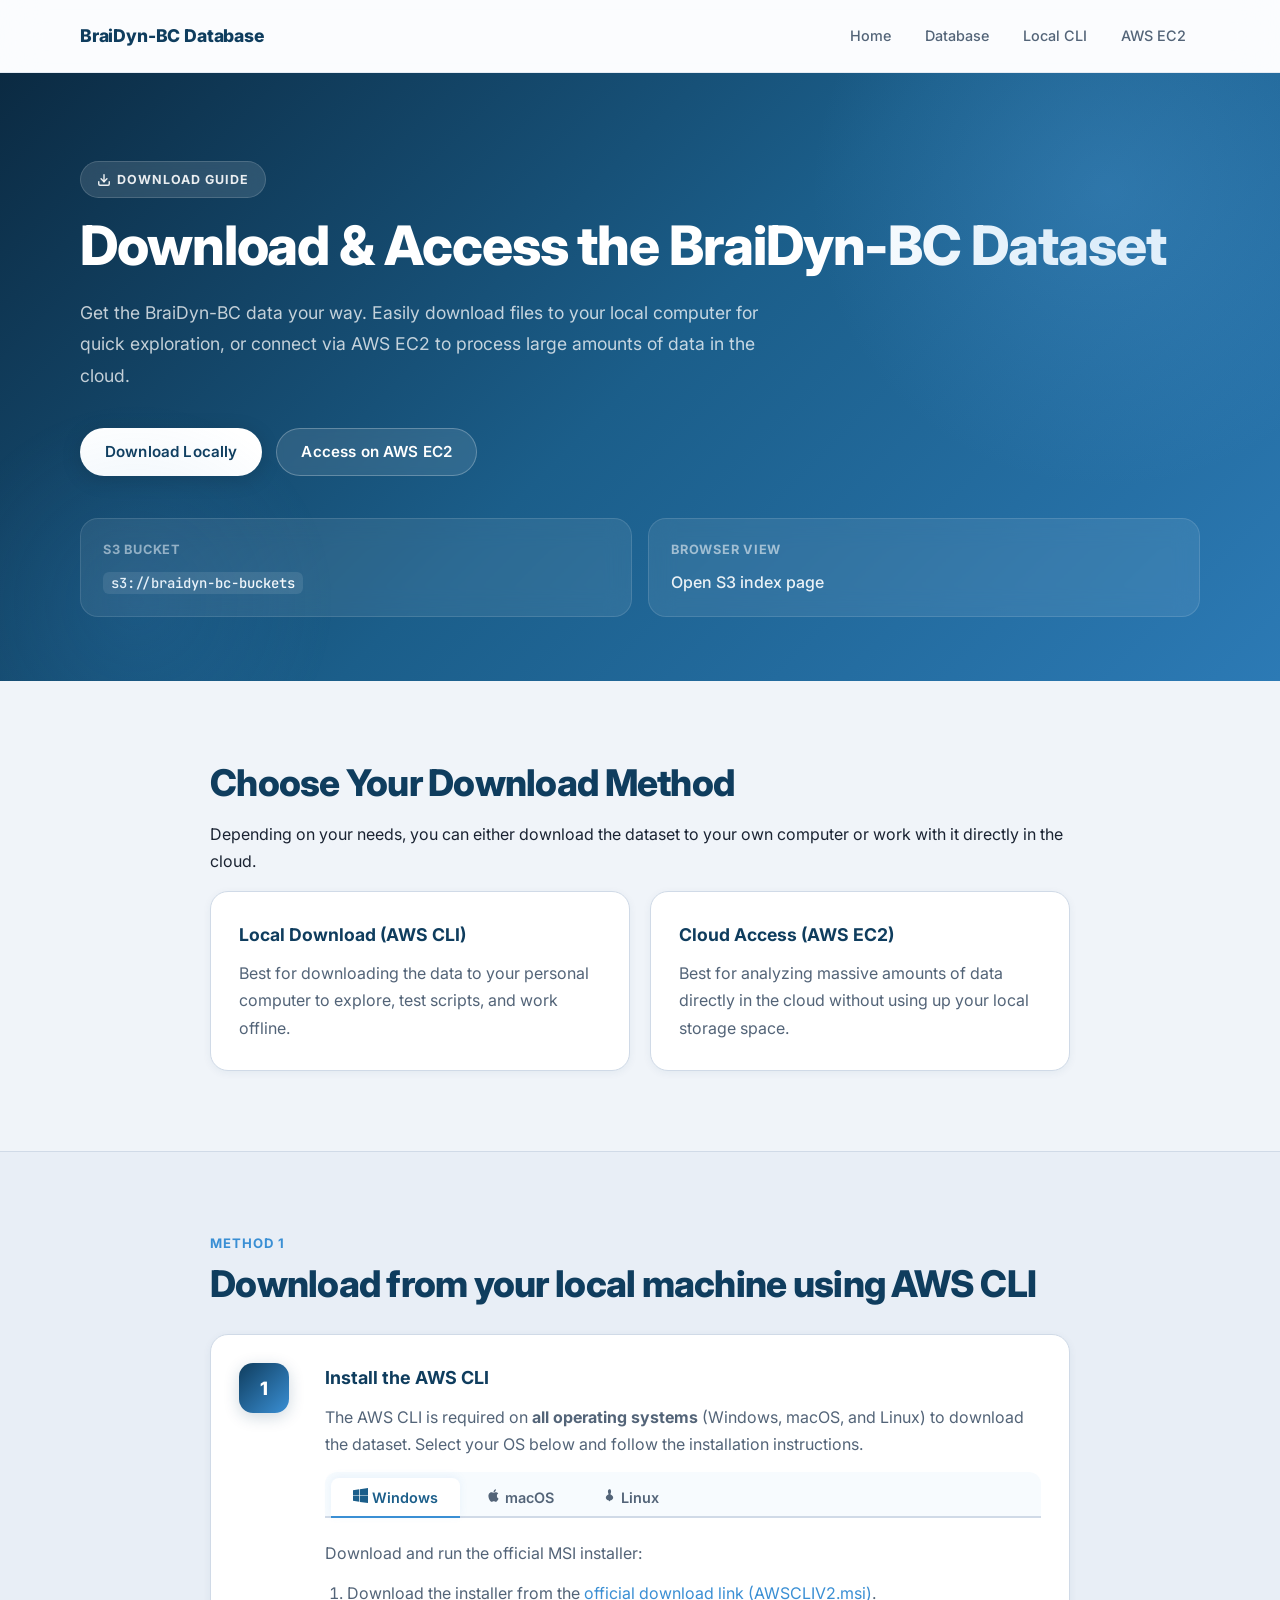
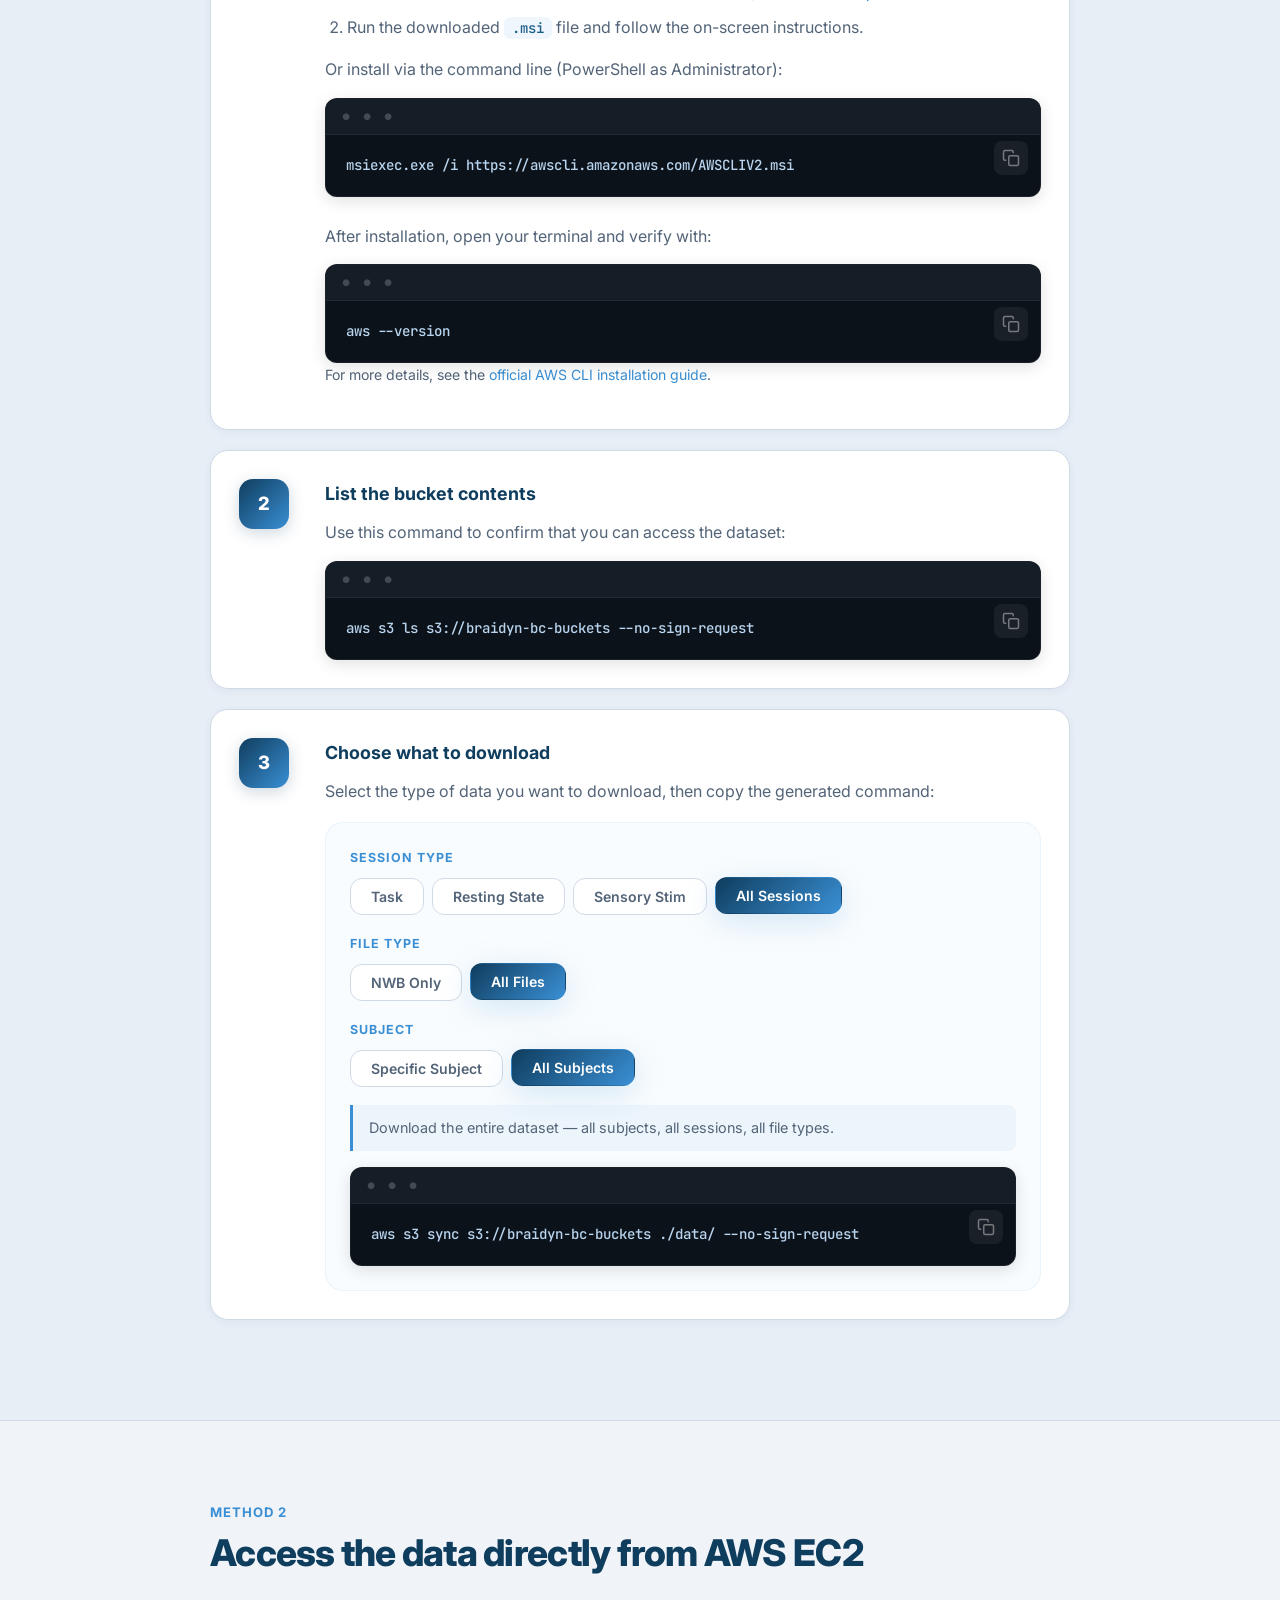
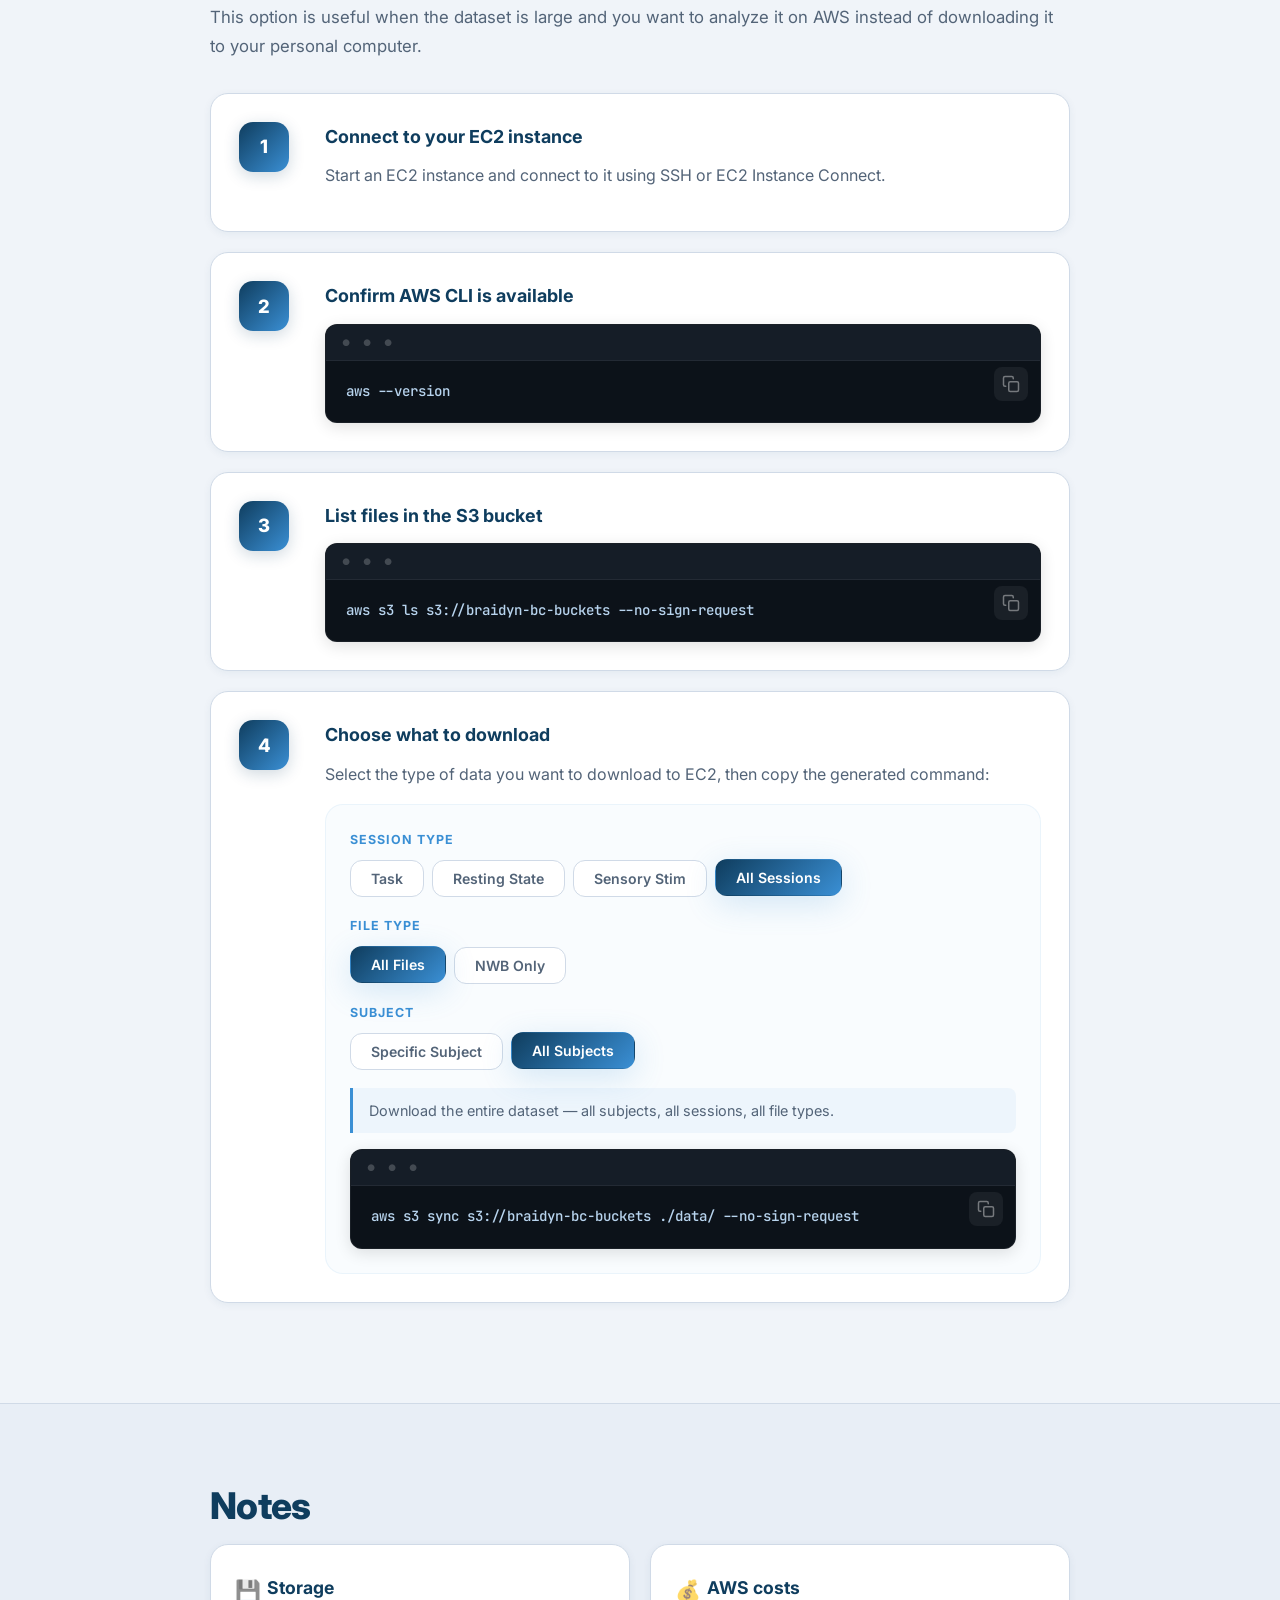
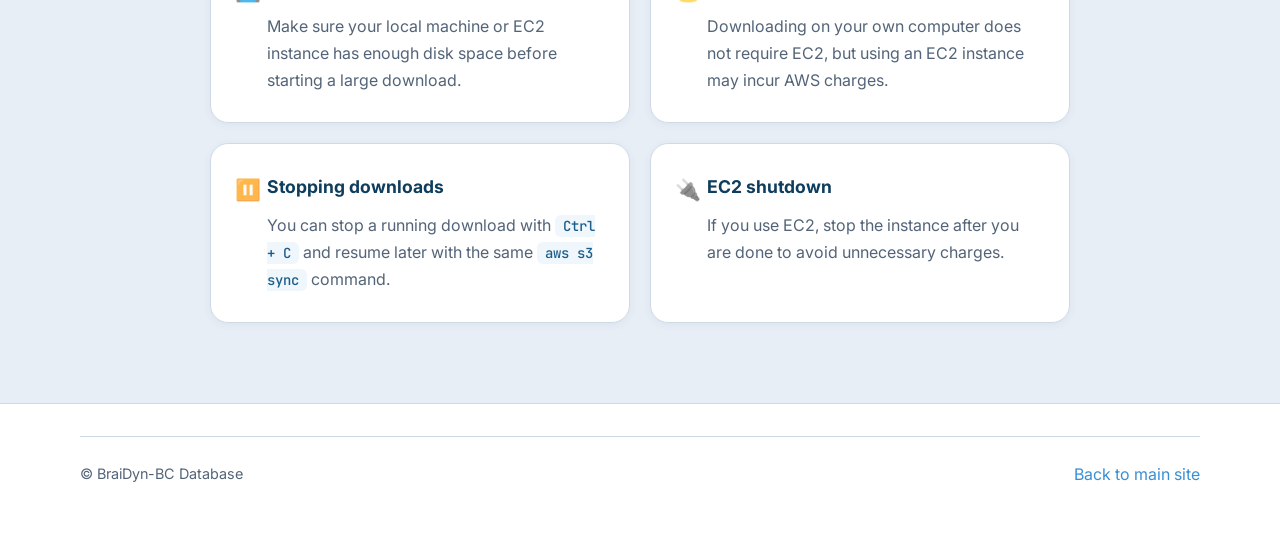
==== commit ee7aebce: "変更" ====
--- a/index.html
+++ b/index.html
@@ -191,8 +191,8 @@
               <div class="selector-group">
                 <span class="selector-label">Subject</span>
                 <div class="selector-pills" data-role="scope">
+                  <button class="pill" data-value="subject">Specific Subject</button>
                   <button class="pill active" data-value="all">All Subjects</button>
-                  <button class="pill" data-value="subject">Specific Subject</button>
                 </div>
               </div>
 
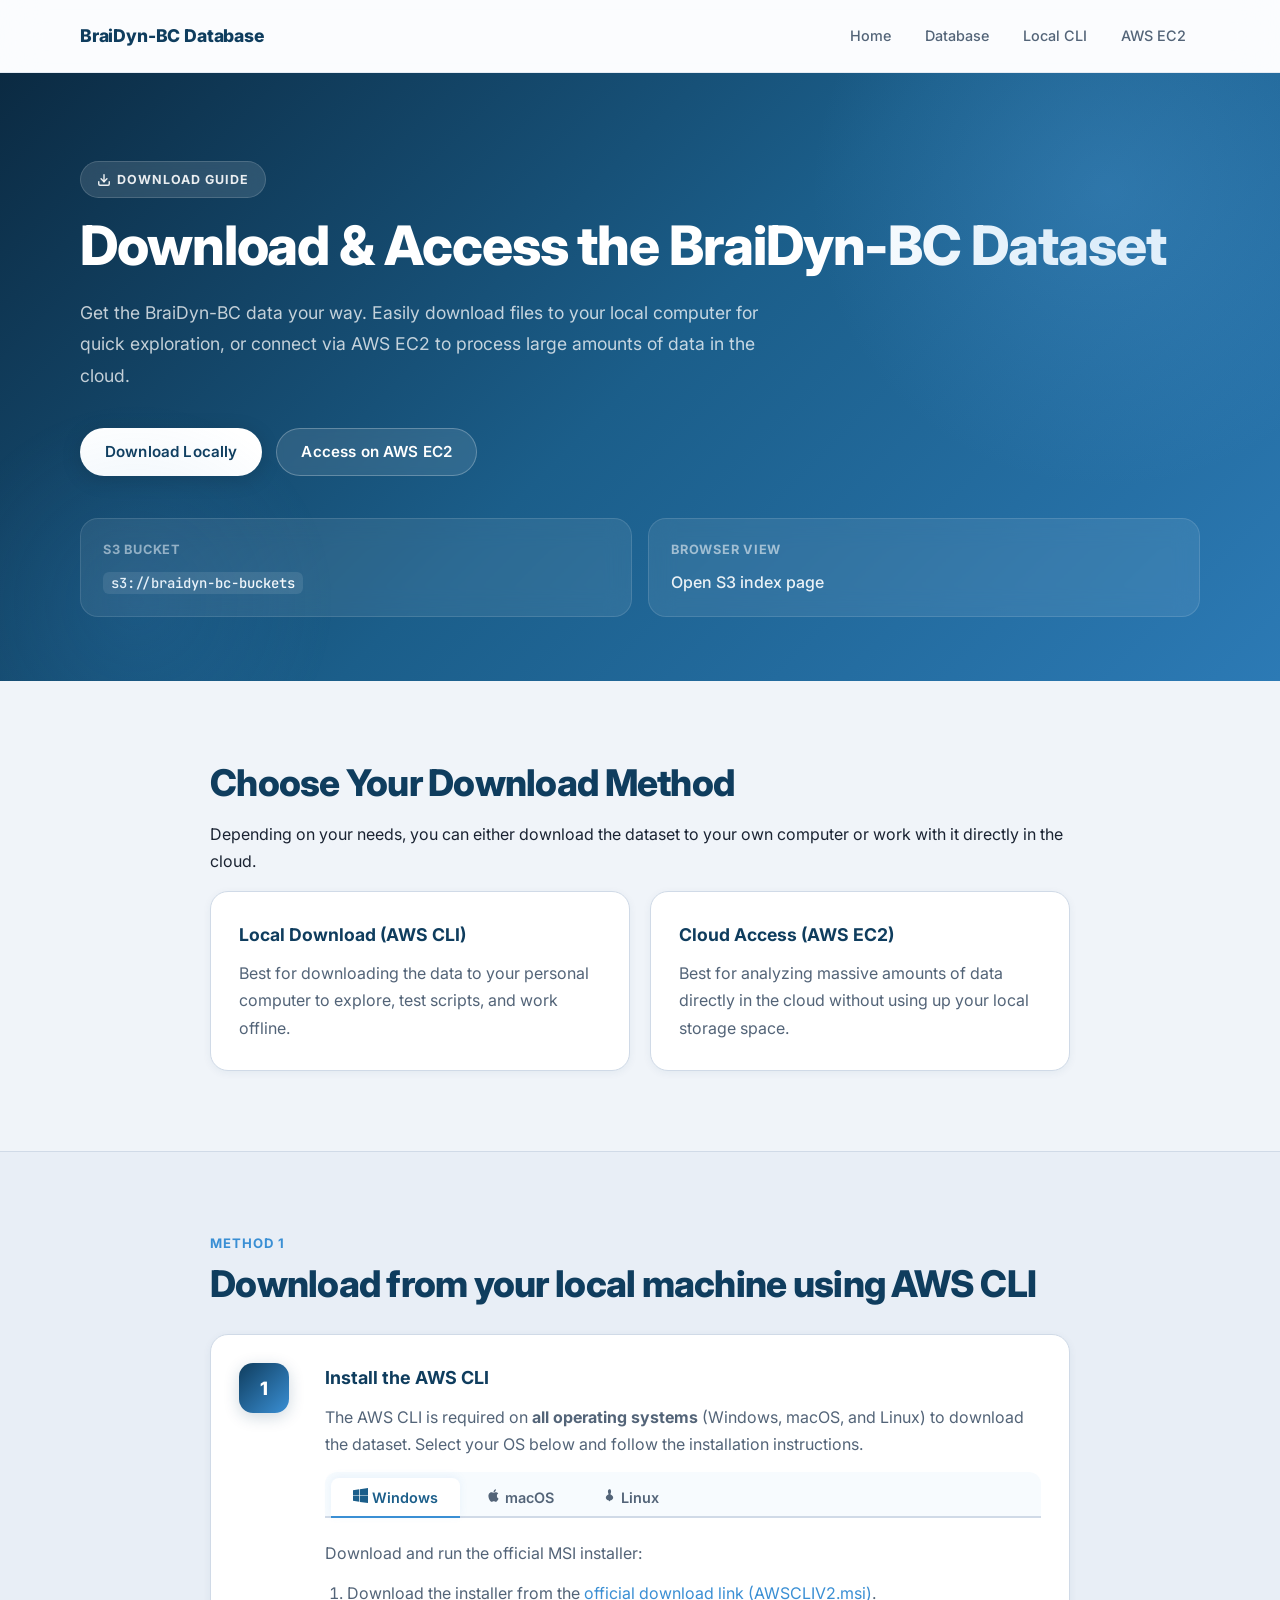
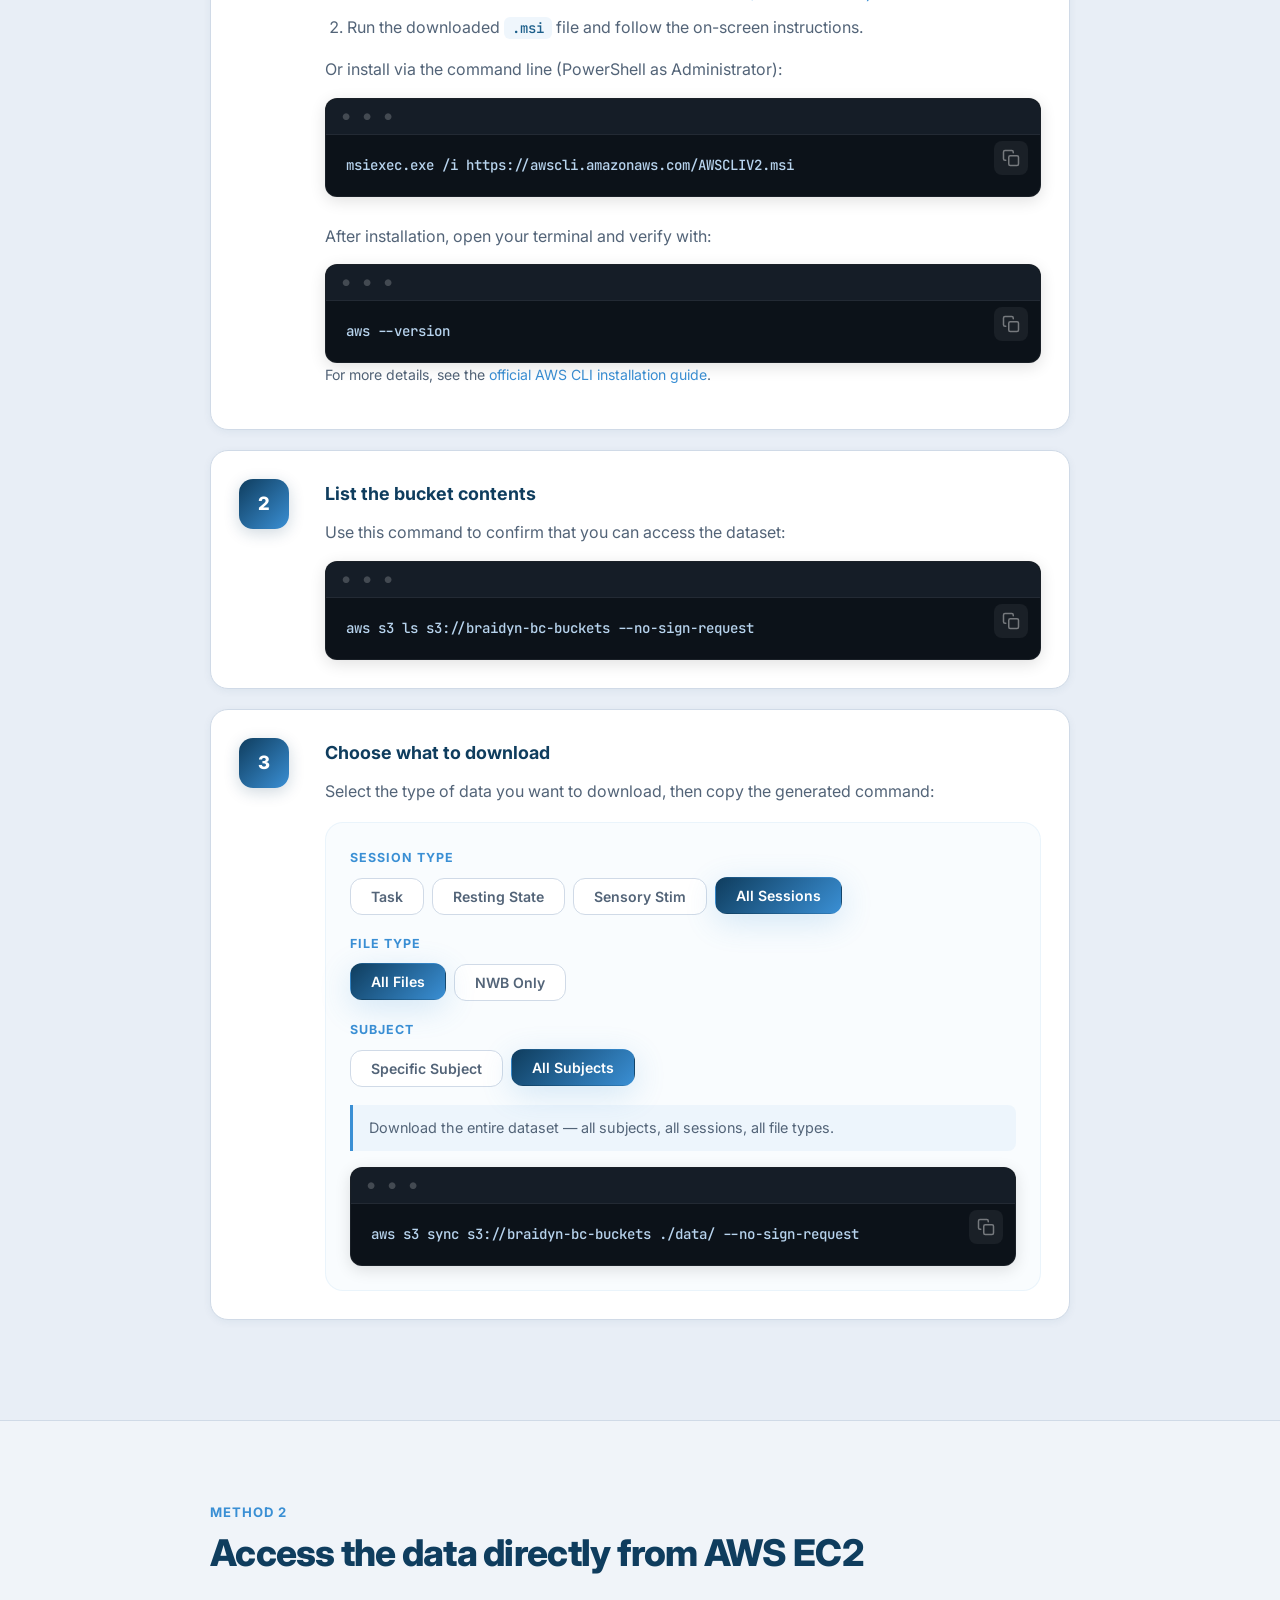
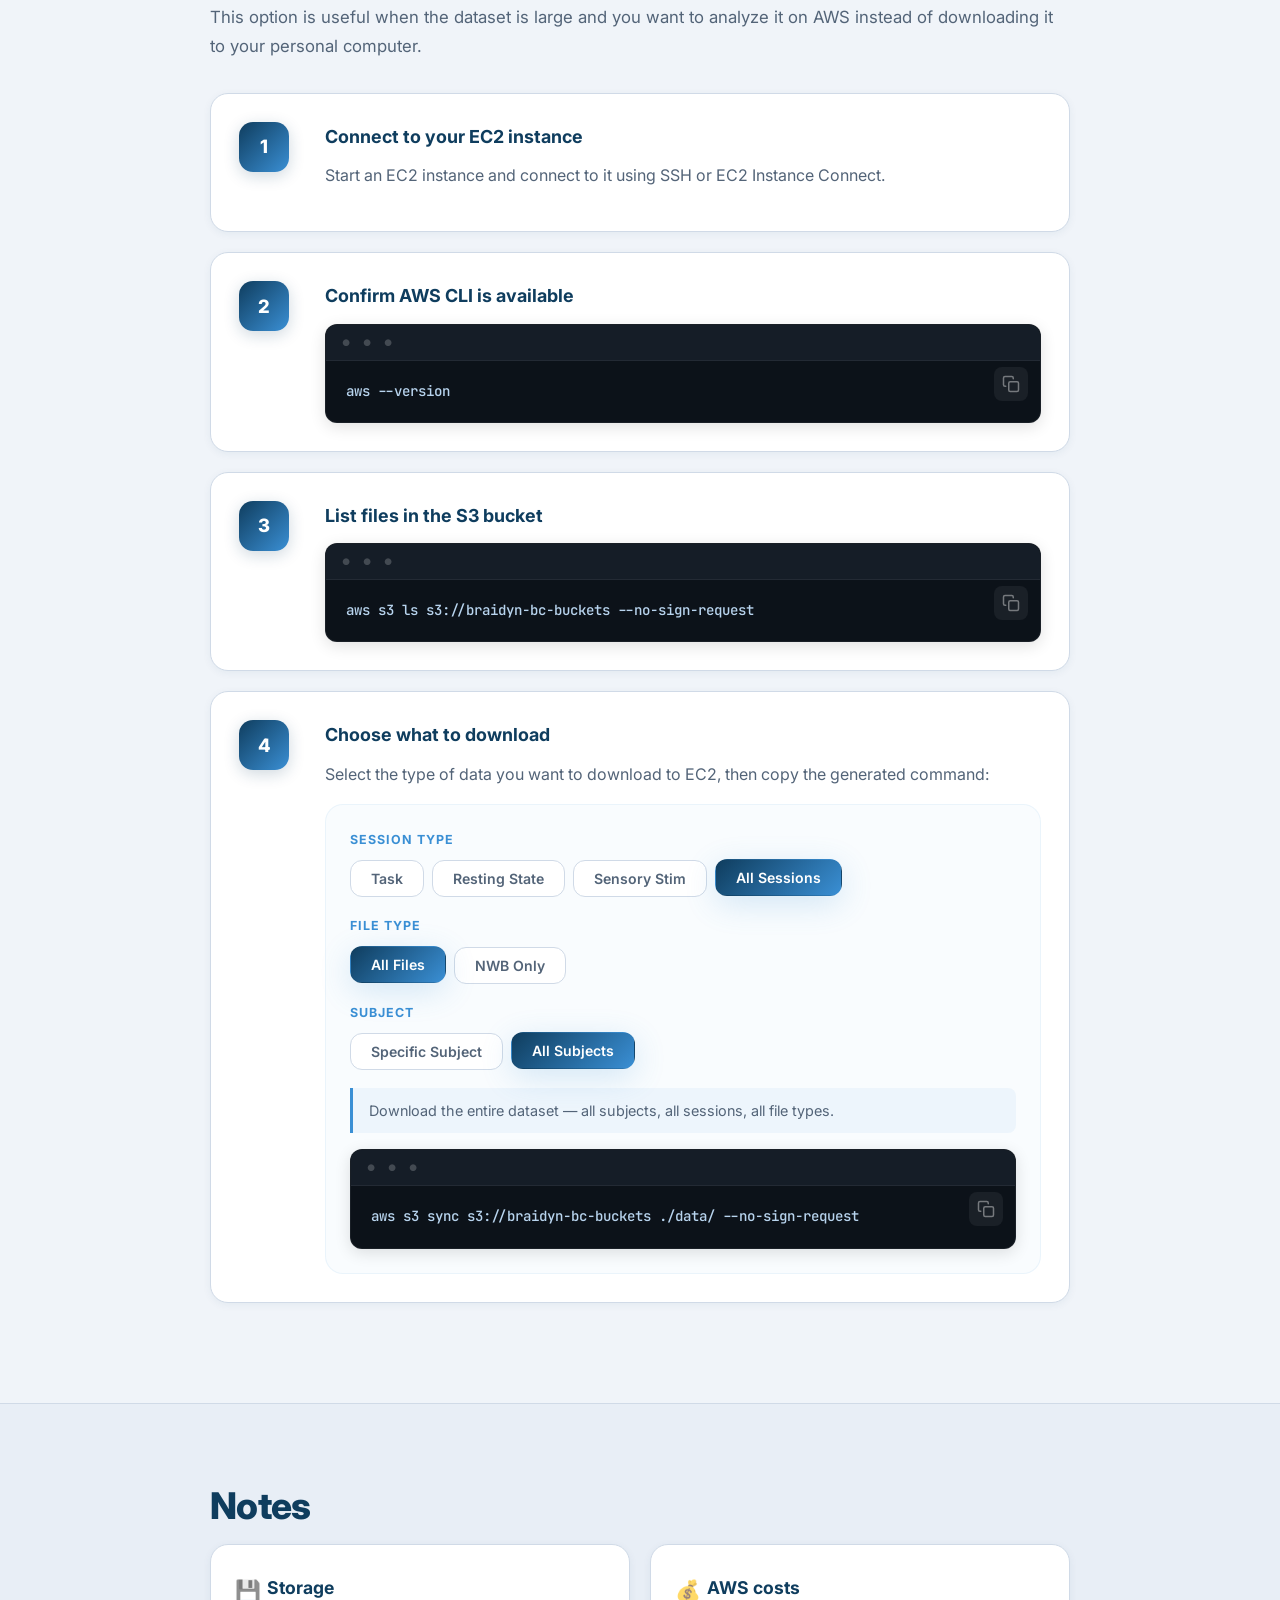
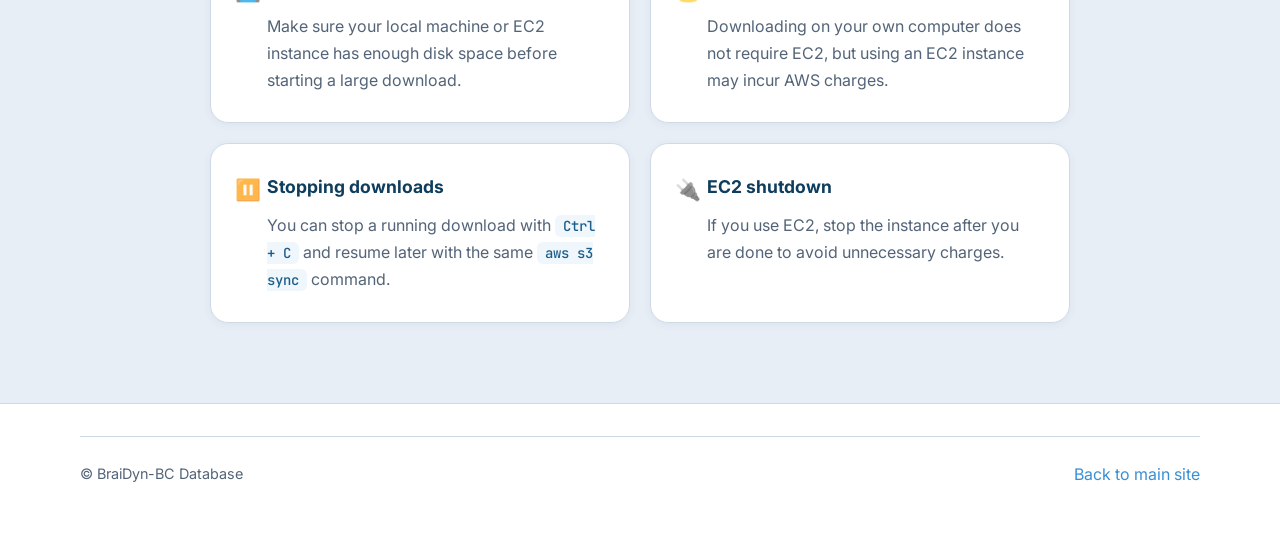
==== commit 42d56c39: "変更" ====
--- a/index.html
+++ b/index.html
@@ -183,8 +183,8 @@
               <div class="selector-group">
                 <span class="selector-label">File type</span>
                 <div class="selector-pills" data-role="filetype">
+                  <button class="pill active" data-value="all-files">All Files</button>
                   <button class="pill" data-value="nwb">NWB Only</button>
-                  <button class="pill active" data-value="all-files">All Files</button>
                 </div>
               </div>
 
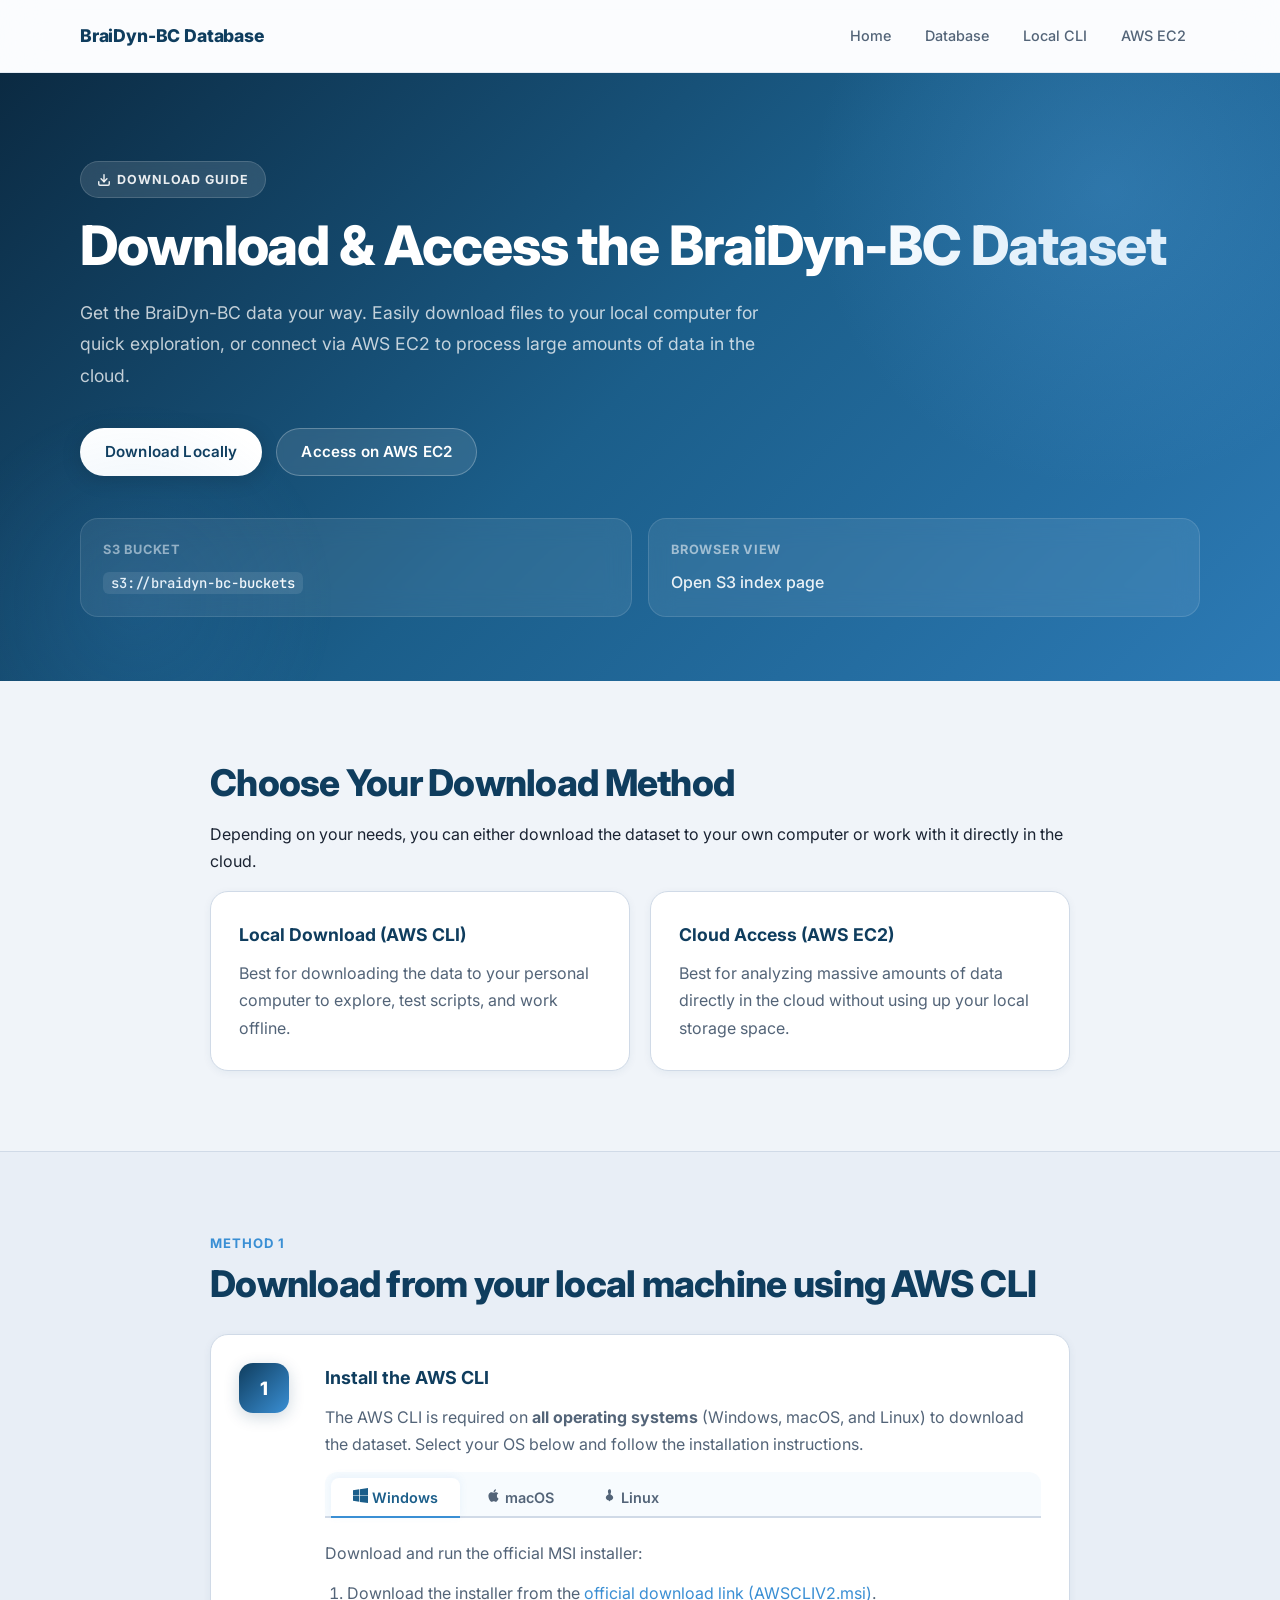
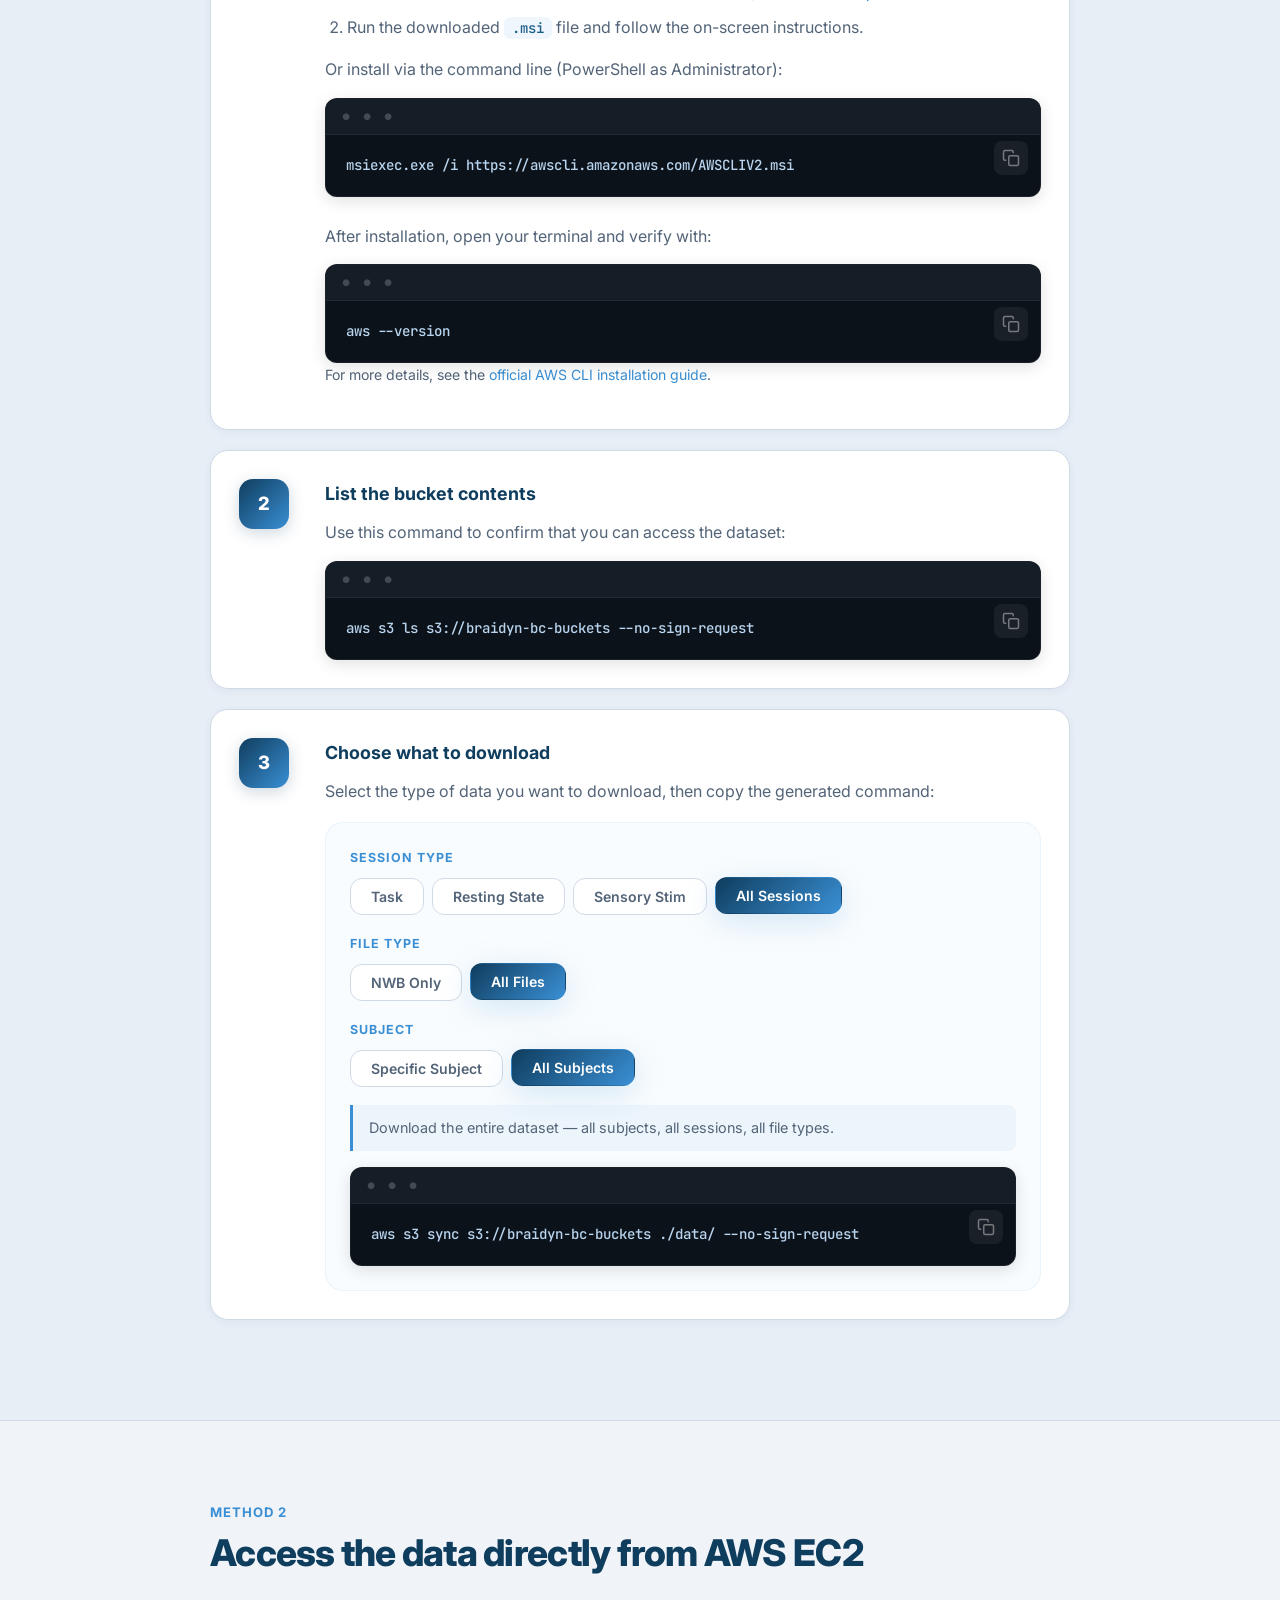
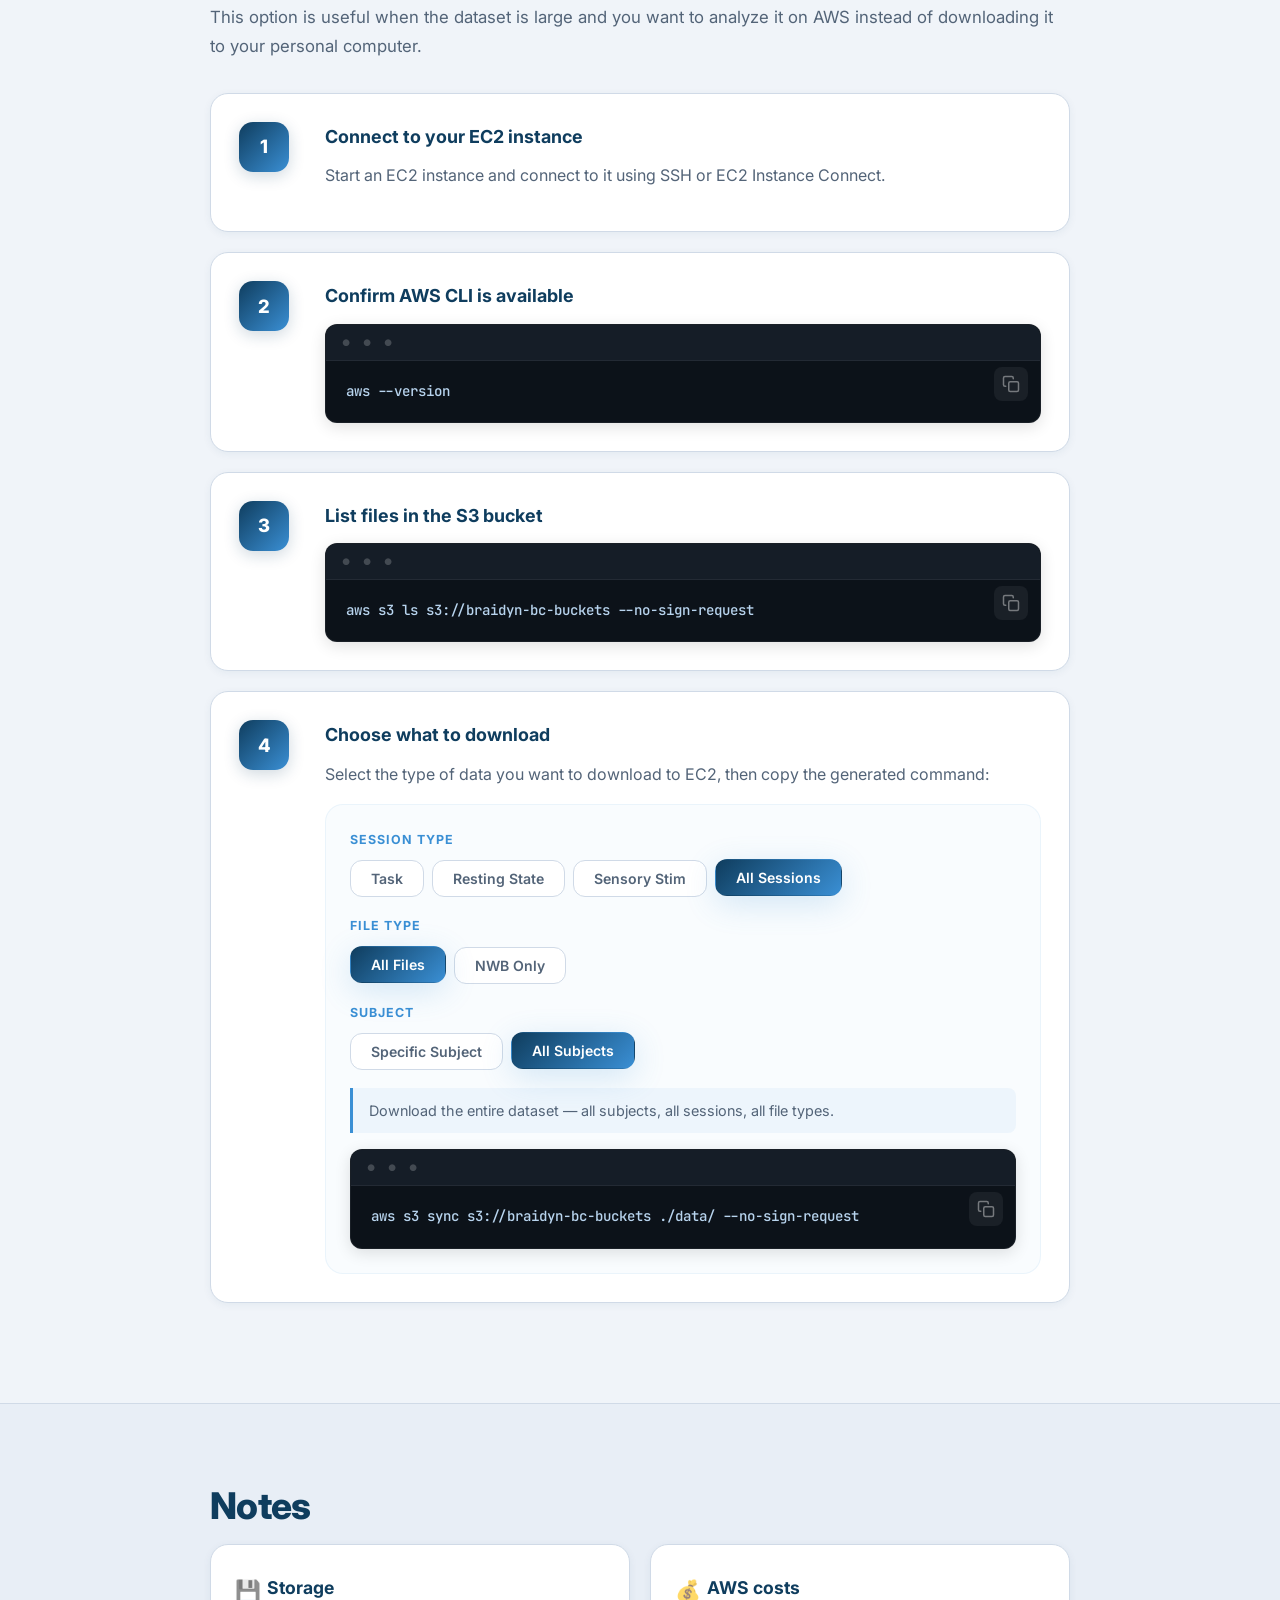
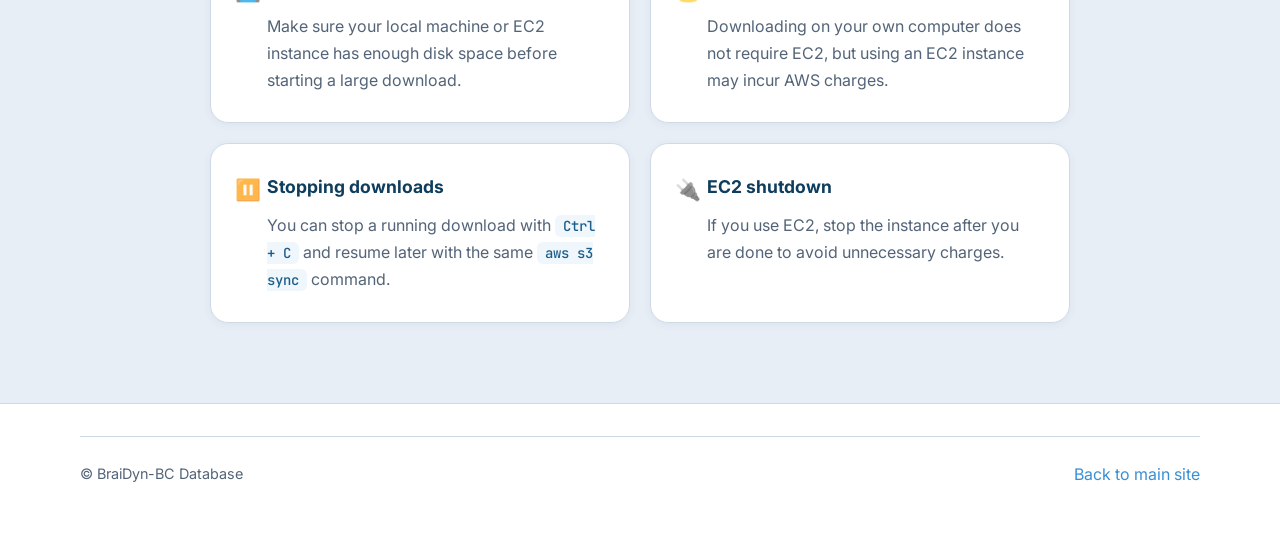
==== commit c6244dcf: "変更" ====
--- a/index.html
+++ b/index.html
@@ -183,8 +183,8 @@
               <div class="selector-group">
                 <span class="selector-label">File type</span>
                 <div class="selector-pills" data-role="filetype">
+                  <button class="pill" data-value="nwb">NWB Only</button>
                   <button class="pill active" data-value="all-files">All Files</button>
-                  <button class="pill" data-value="nwb">NWB Only</button>
                 </div>
               </div>
 
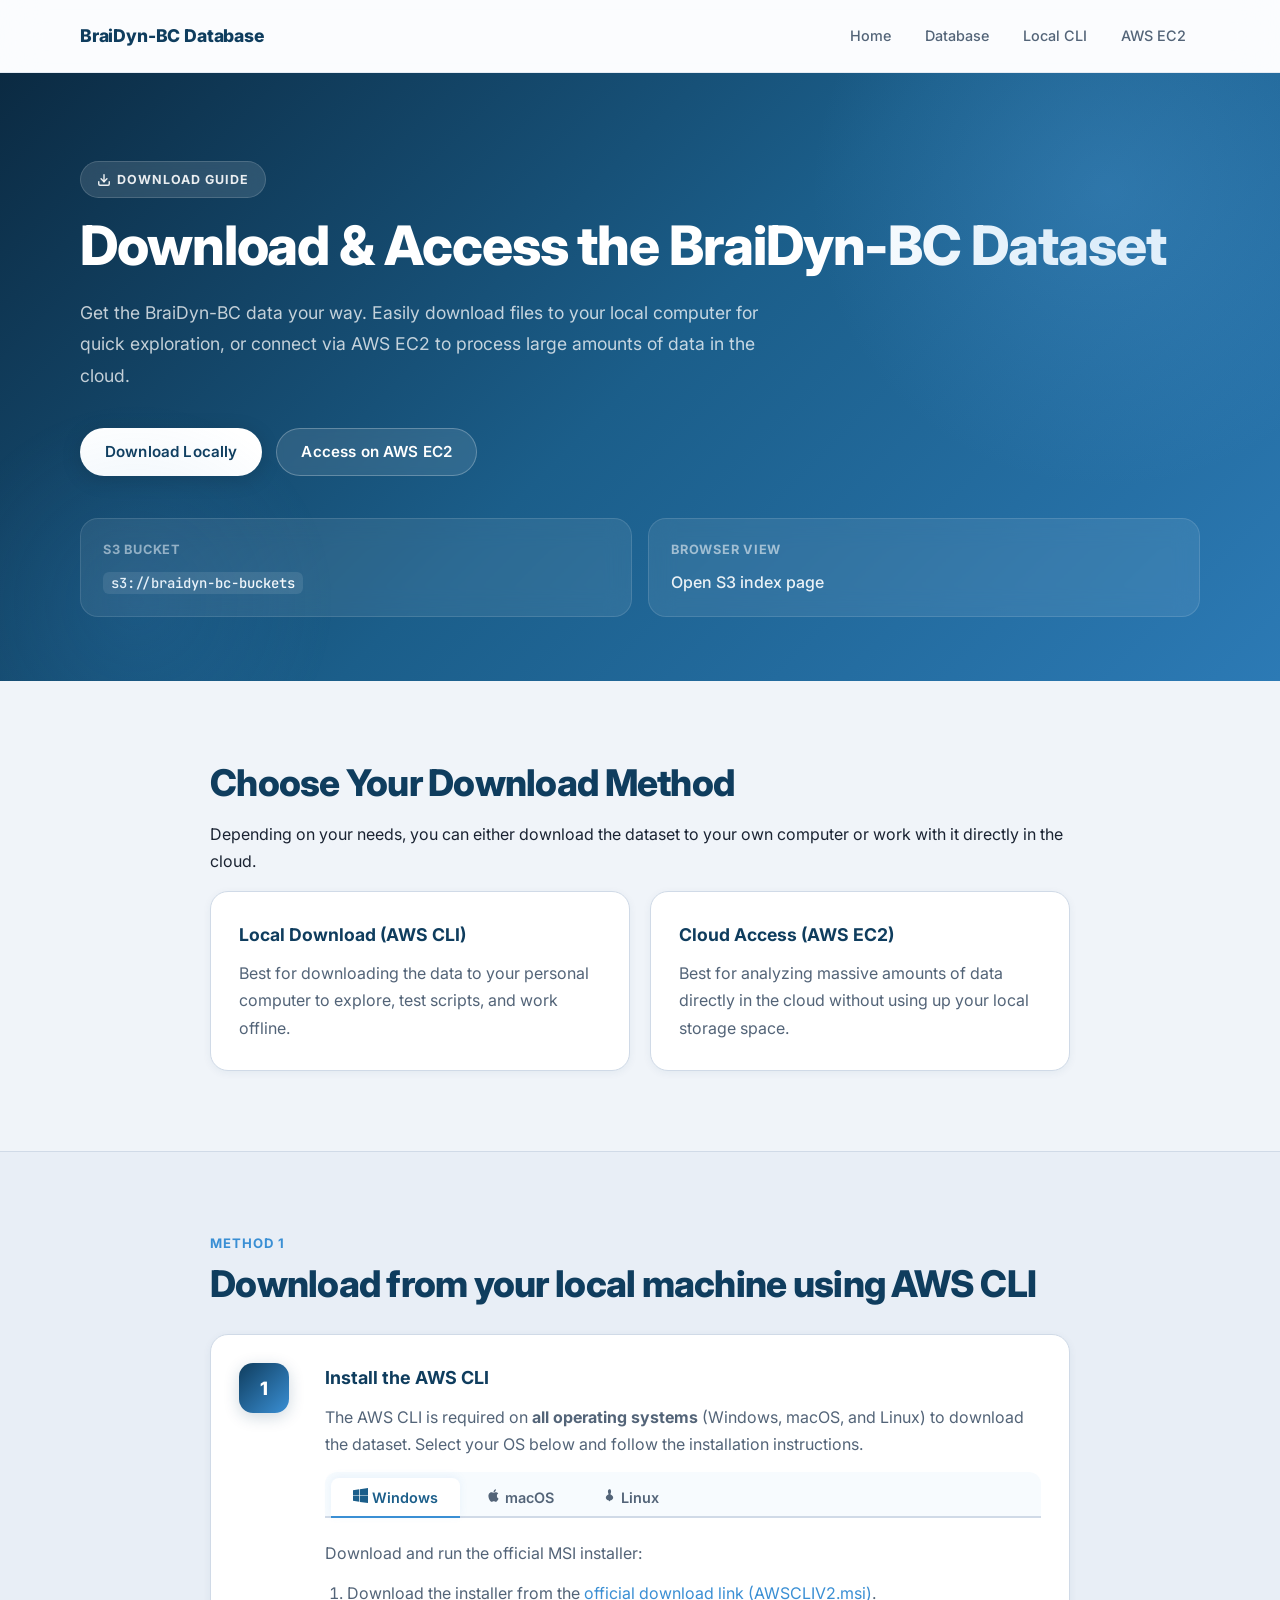
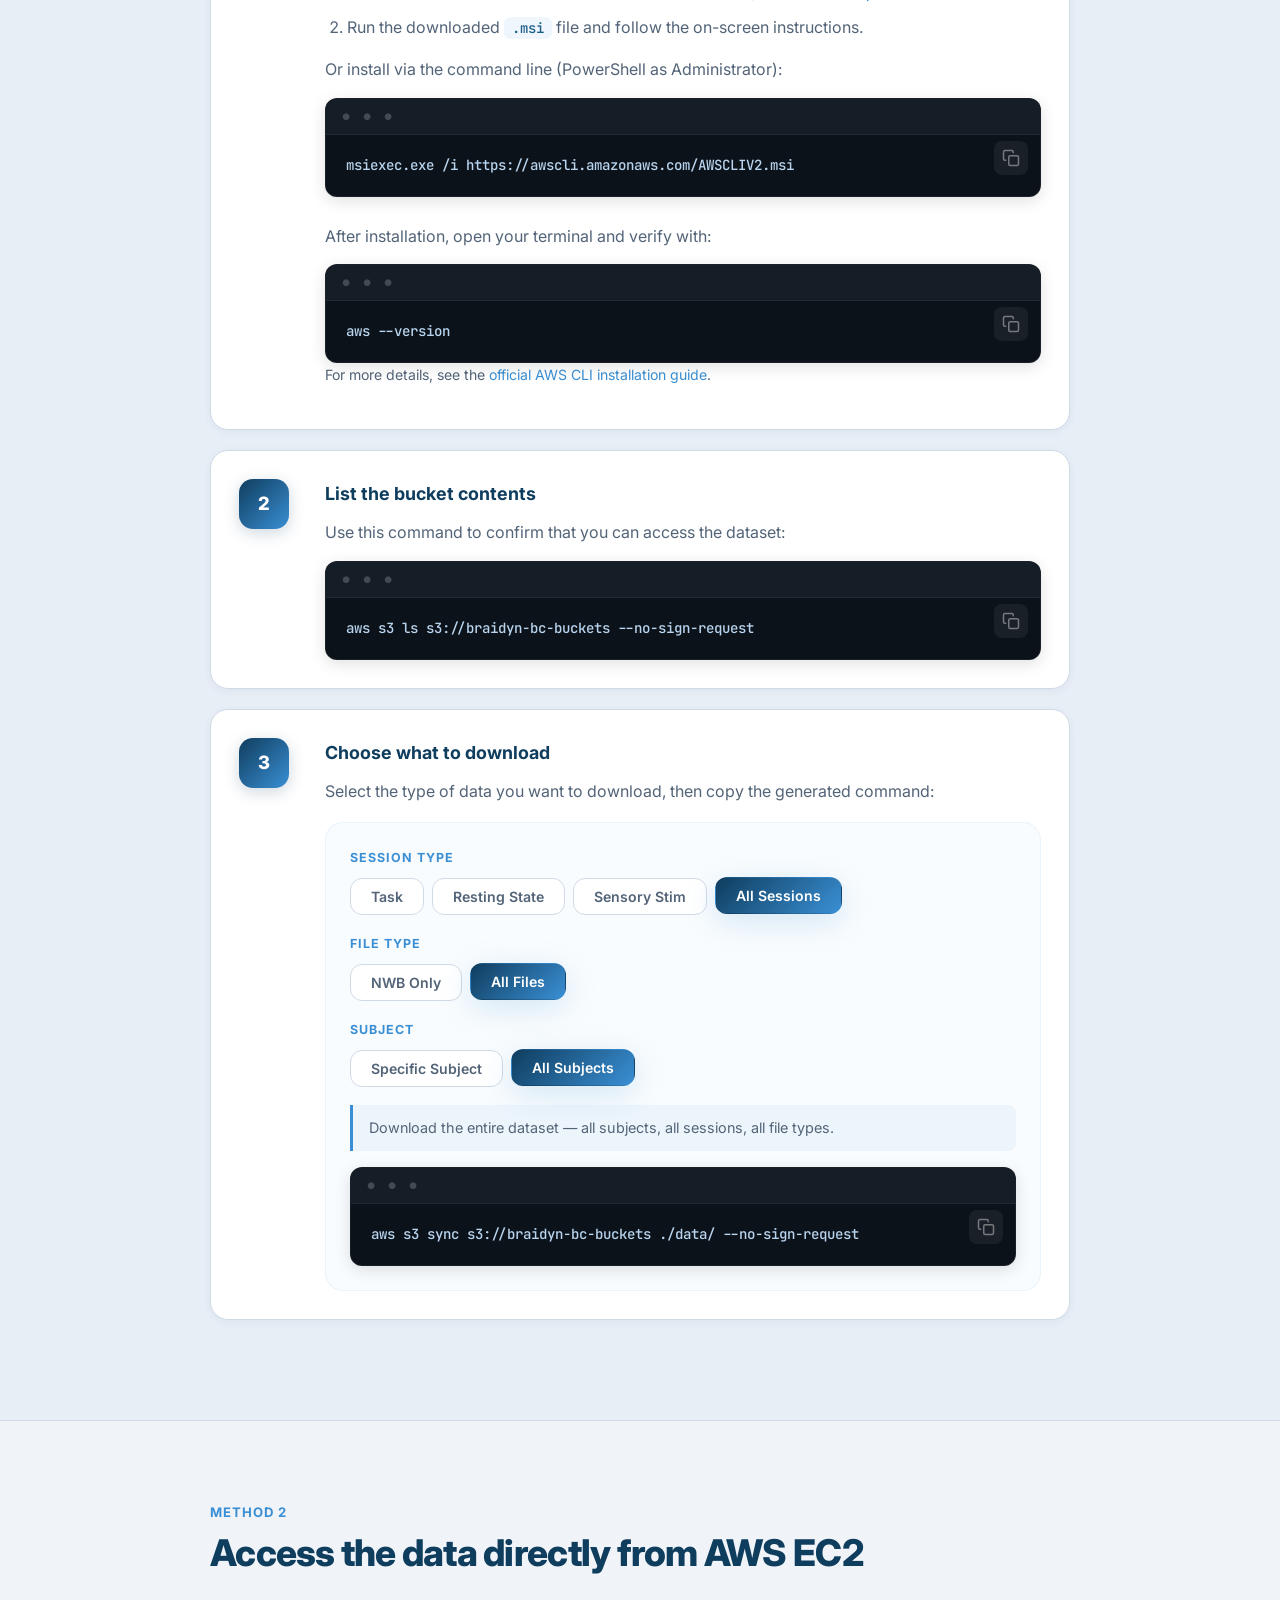
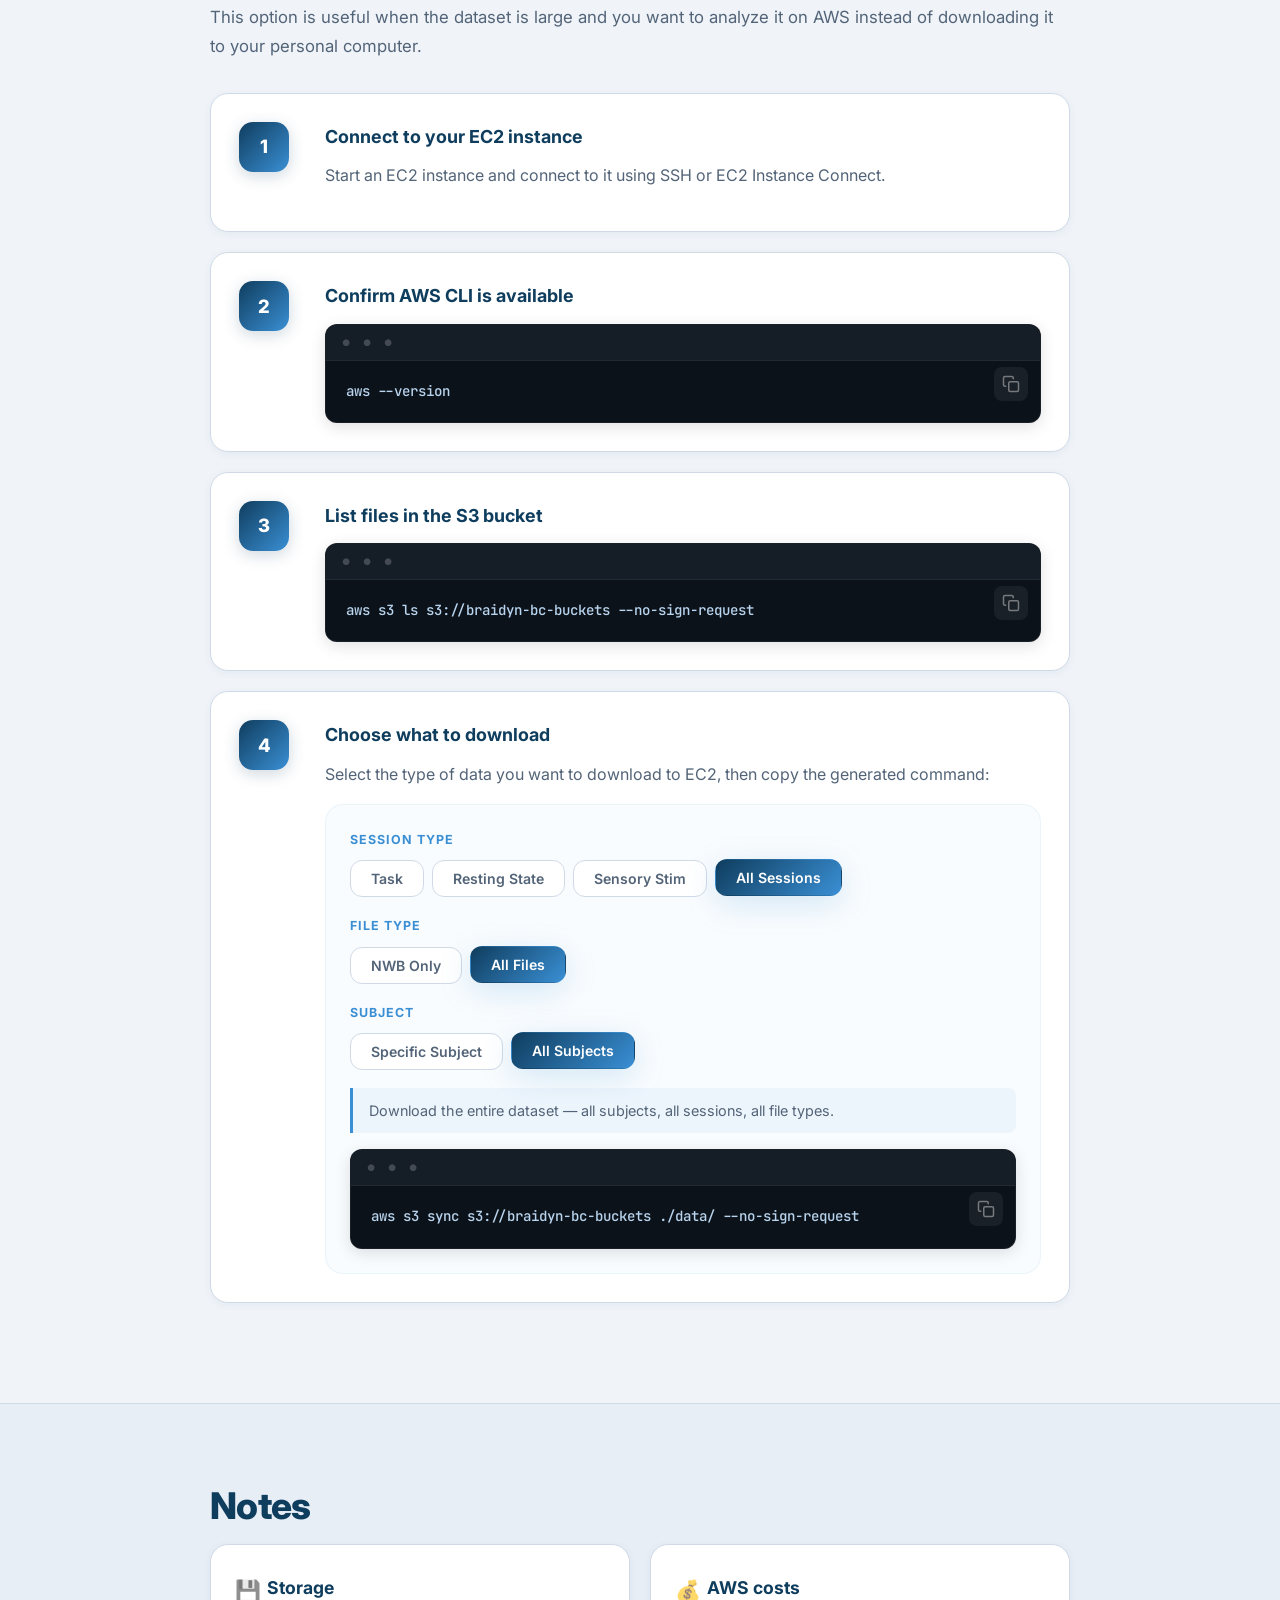
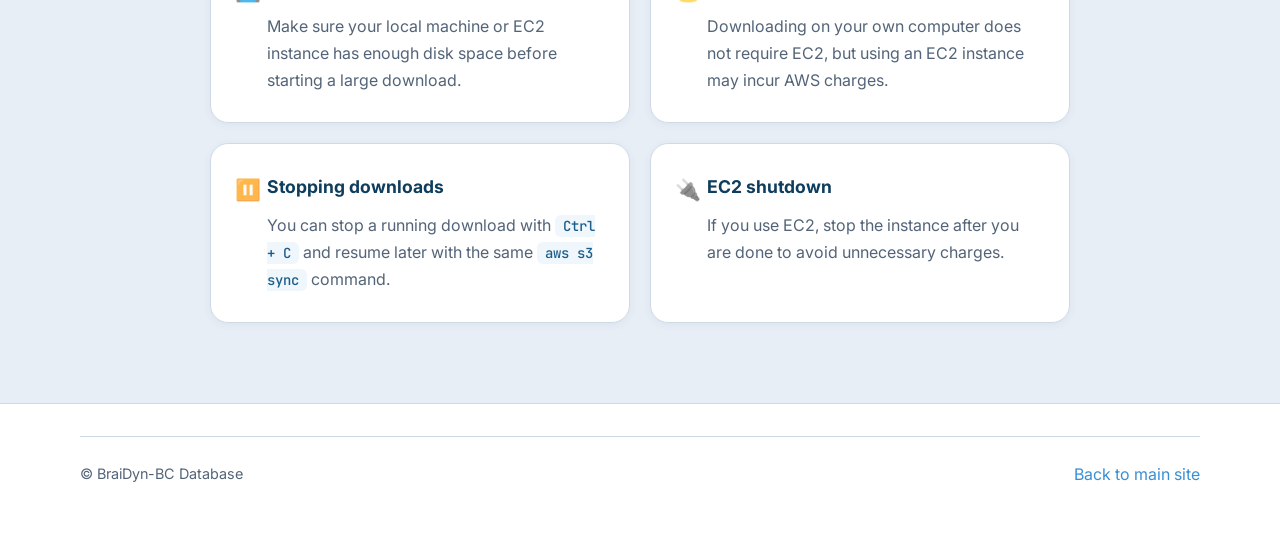
==== commit f0cac2eb: "変更" ====
--- a/index.html
+++ b/index.html
@@ -280,8 +280,8 @@
               <div class="selector-group">
                 <span class="selector-label">File type</span>
                 <div class="selector-pills" data-role="filetype">
+                  <button class="pill" data-value="nwb">NWB Only</button>
                   <button class="pill active" data-value="all-files">All Files</button>
-                  <button class="pill" data-value="nwb">NWB Only</button>
                 </div>
               </div>
 
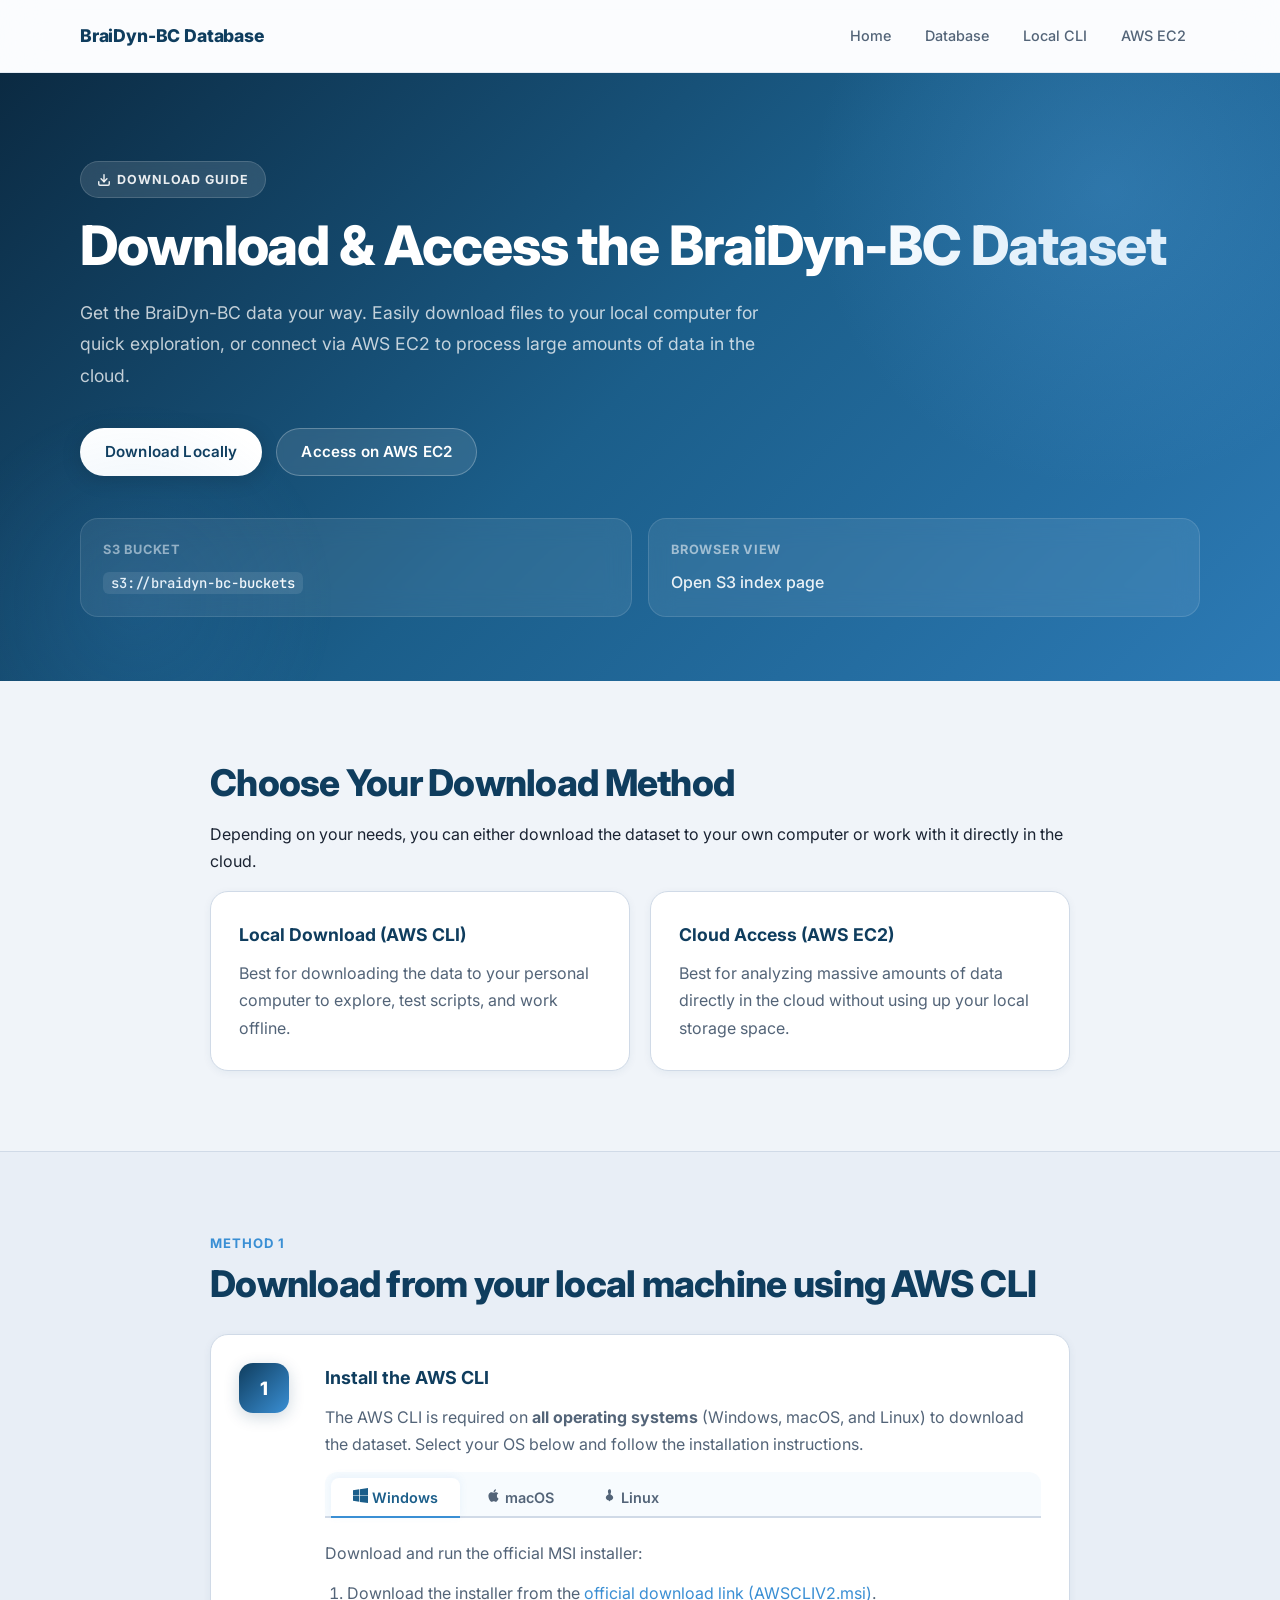
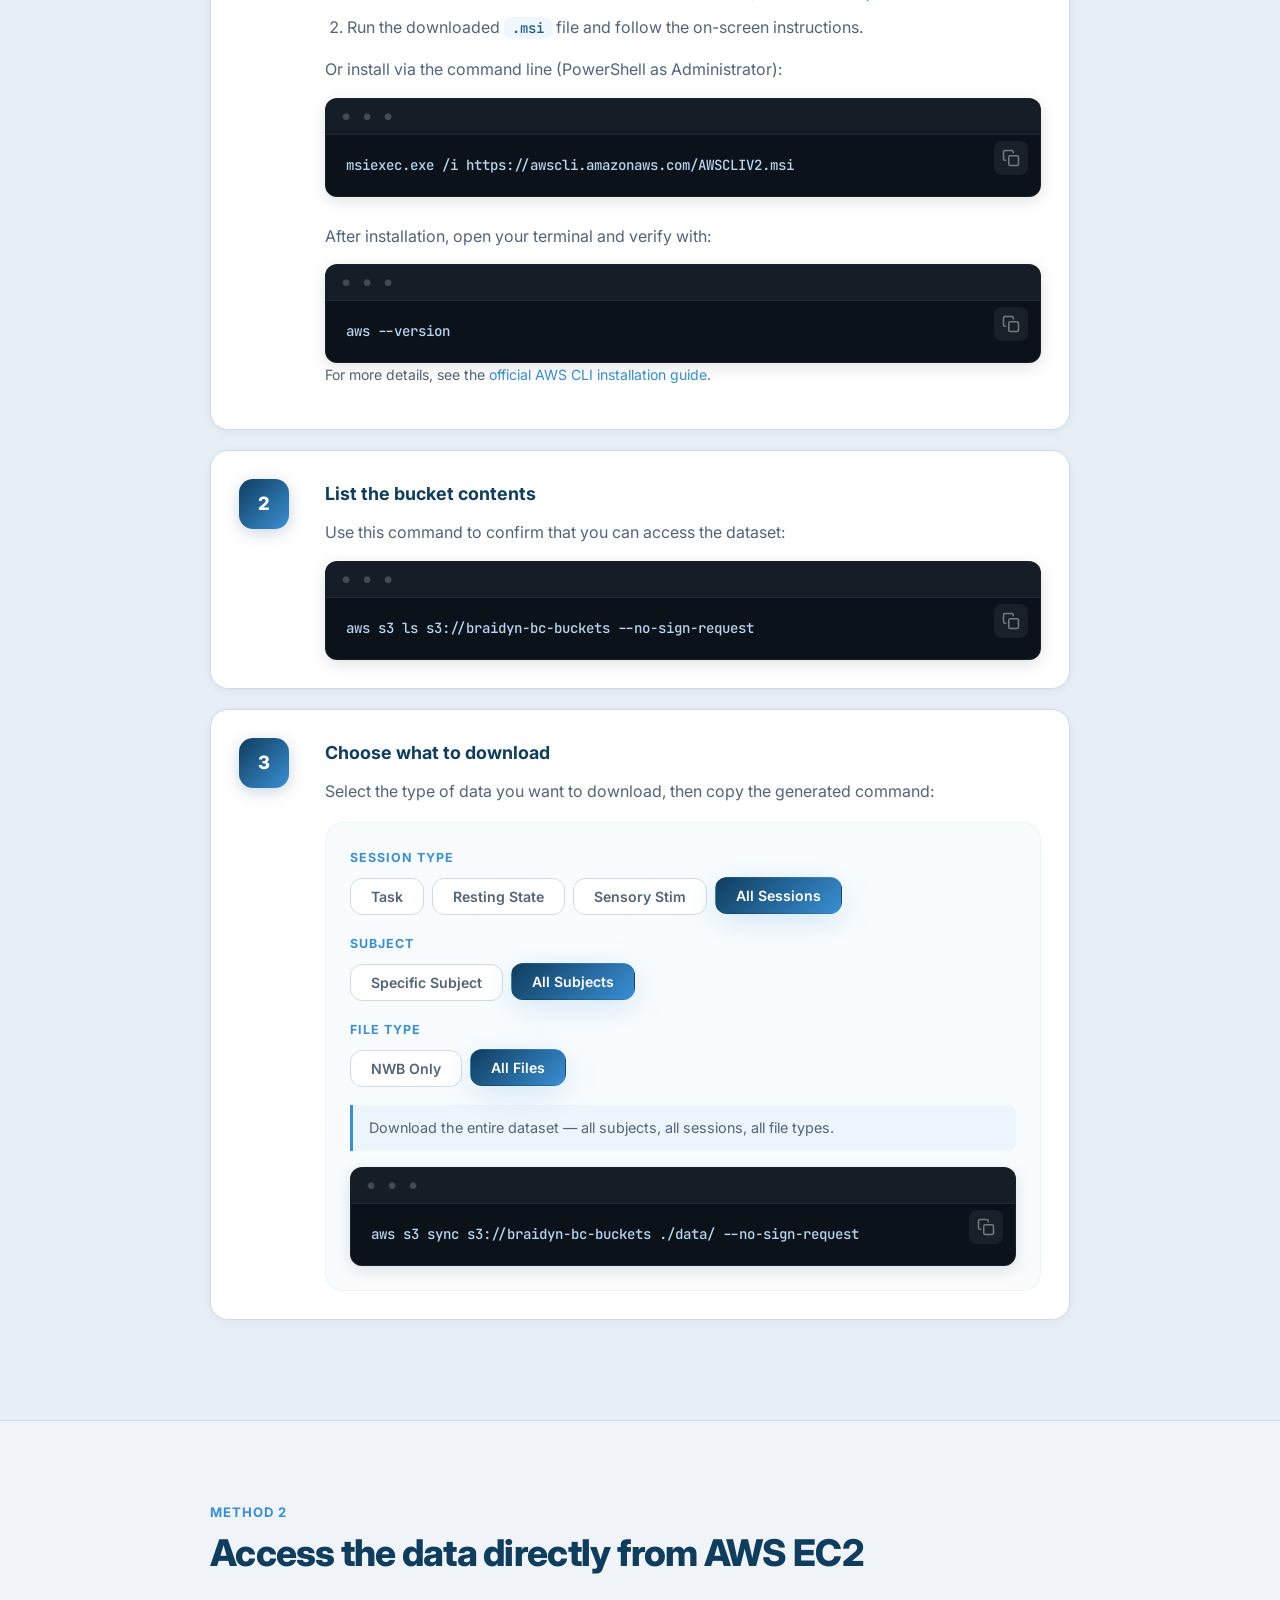
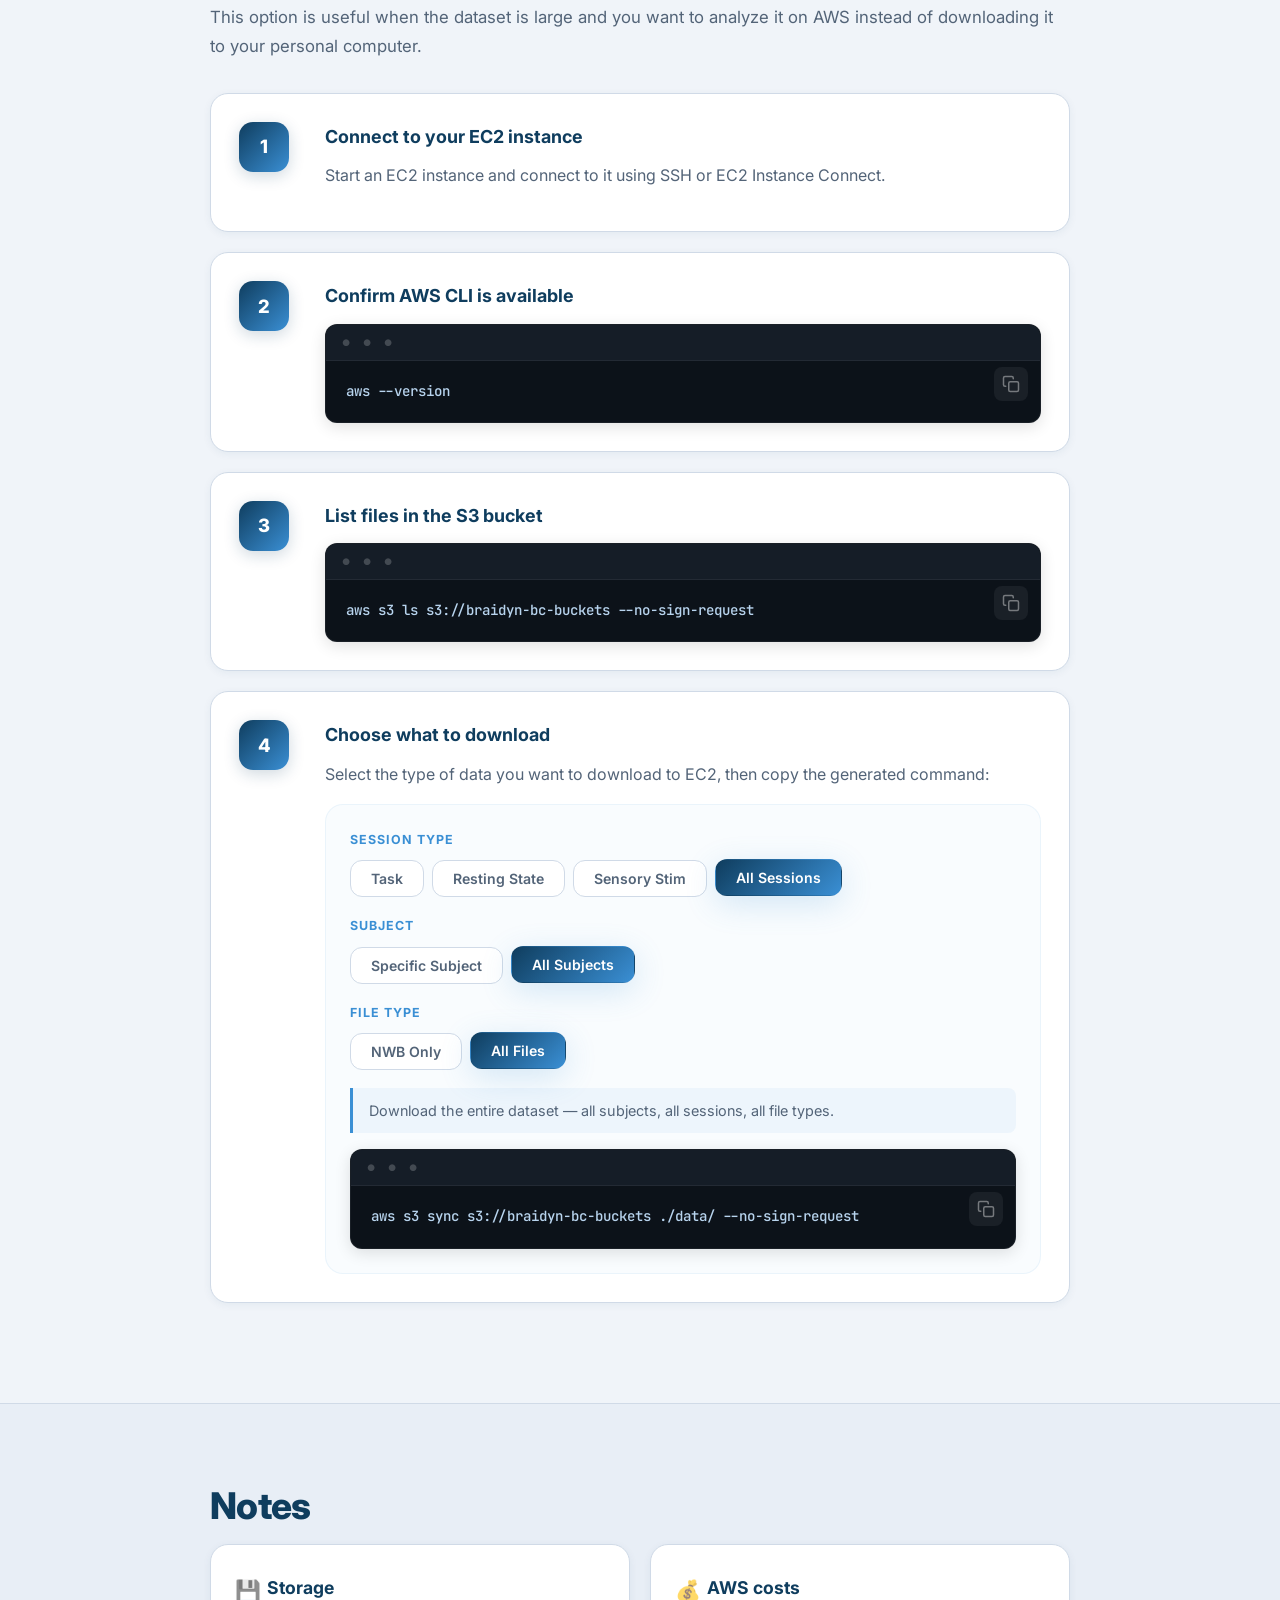
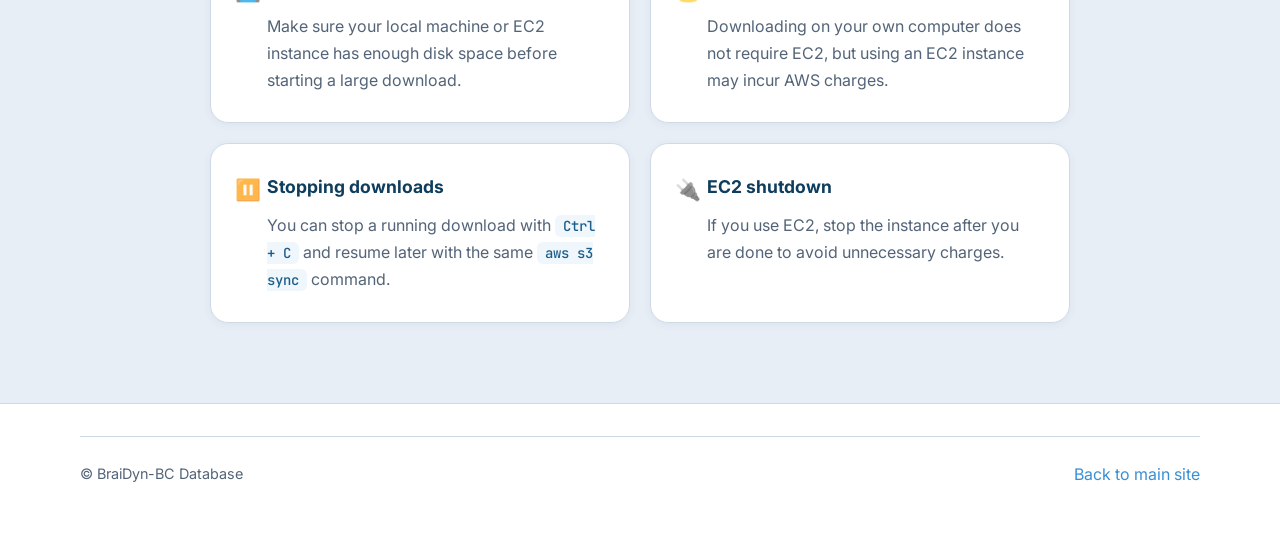
==== commit ccb763a2: "変更" ====
--- a/index.html
+++ b/index.html
@@ -181,18 +181,18 @@
               </div>
 
               <div class="selector-group">
+                <span class="selector-label">Subject</span>
+                <div class="selector-pills" data-role="scope">
+                  <button class="pill" data-value="subject">Specific Subject</button>
+                  <button class="pill active" data-value="all">All Subjects</button>
+                </div>
+              </div>
+
+              <div class="selector-group">
                 <span class="selector-label">File type</span>
                 <div class="selector-pills" data-role="filetype">
                   <button class="pill" data-value="nwb">NWB Only</button>
                   <button class="pill active" data-value="all-files">All Files</button>
-                </div>
-              </div>
-
-              <div class="selector-group">
-                <span class="selector-label">Subject</span>
-                <div class="selector-pills" data-role="scope">
-                  <button class="pill" data-value="subject">Specific Subject</button>
-                  <button class="pill active" data-value="all">All Subjects</button>
                 </div>
               </div>
 
@@ -278,18 +278,18 @@
               </div>
 
               <div class="selector-group">
+                <span class="selector-label">Subject</span>
+                <div class="selector-pills" data-role="scope">
+                  <button class="pill" data-value="subject">Specific Subject</button>
+                  <button class="pill active" data-value="all">All Subjects</button>
+                </div>
+              </div>
+
+              <div class="selector-group">
                 <span class="selector-label">File type</span>
                 <div class="selector-pills" data-role="filetype">
                   <button class="pill" data-value="nwb">NWB Only</button>
                   <button class="pill active" data-value="all-files">All Files</button>
-                </div>
-              </div>
-
-              <div class="selector-group">
-                <span class="selector-label">Subject</span>
-                <div class="selector-pills" data-role="scope">
-                  <button class="pill" data-value="subject">Specific Subject</button>
-                  <button class="pill active" data-value="all">All Subjects</button>
                 </div>
               </div>
 
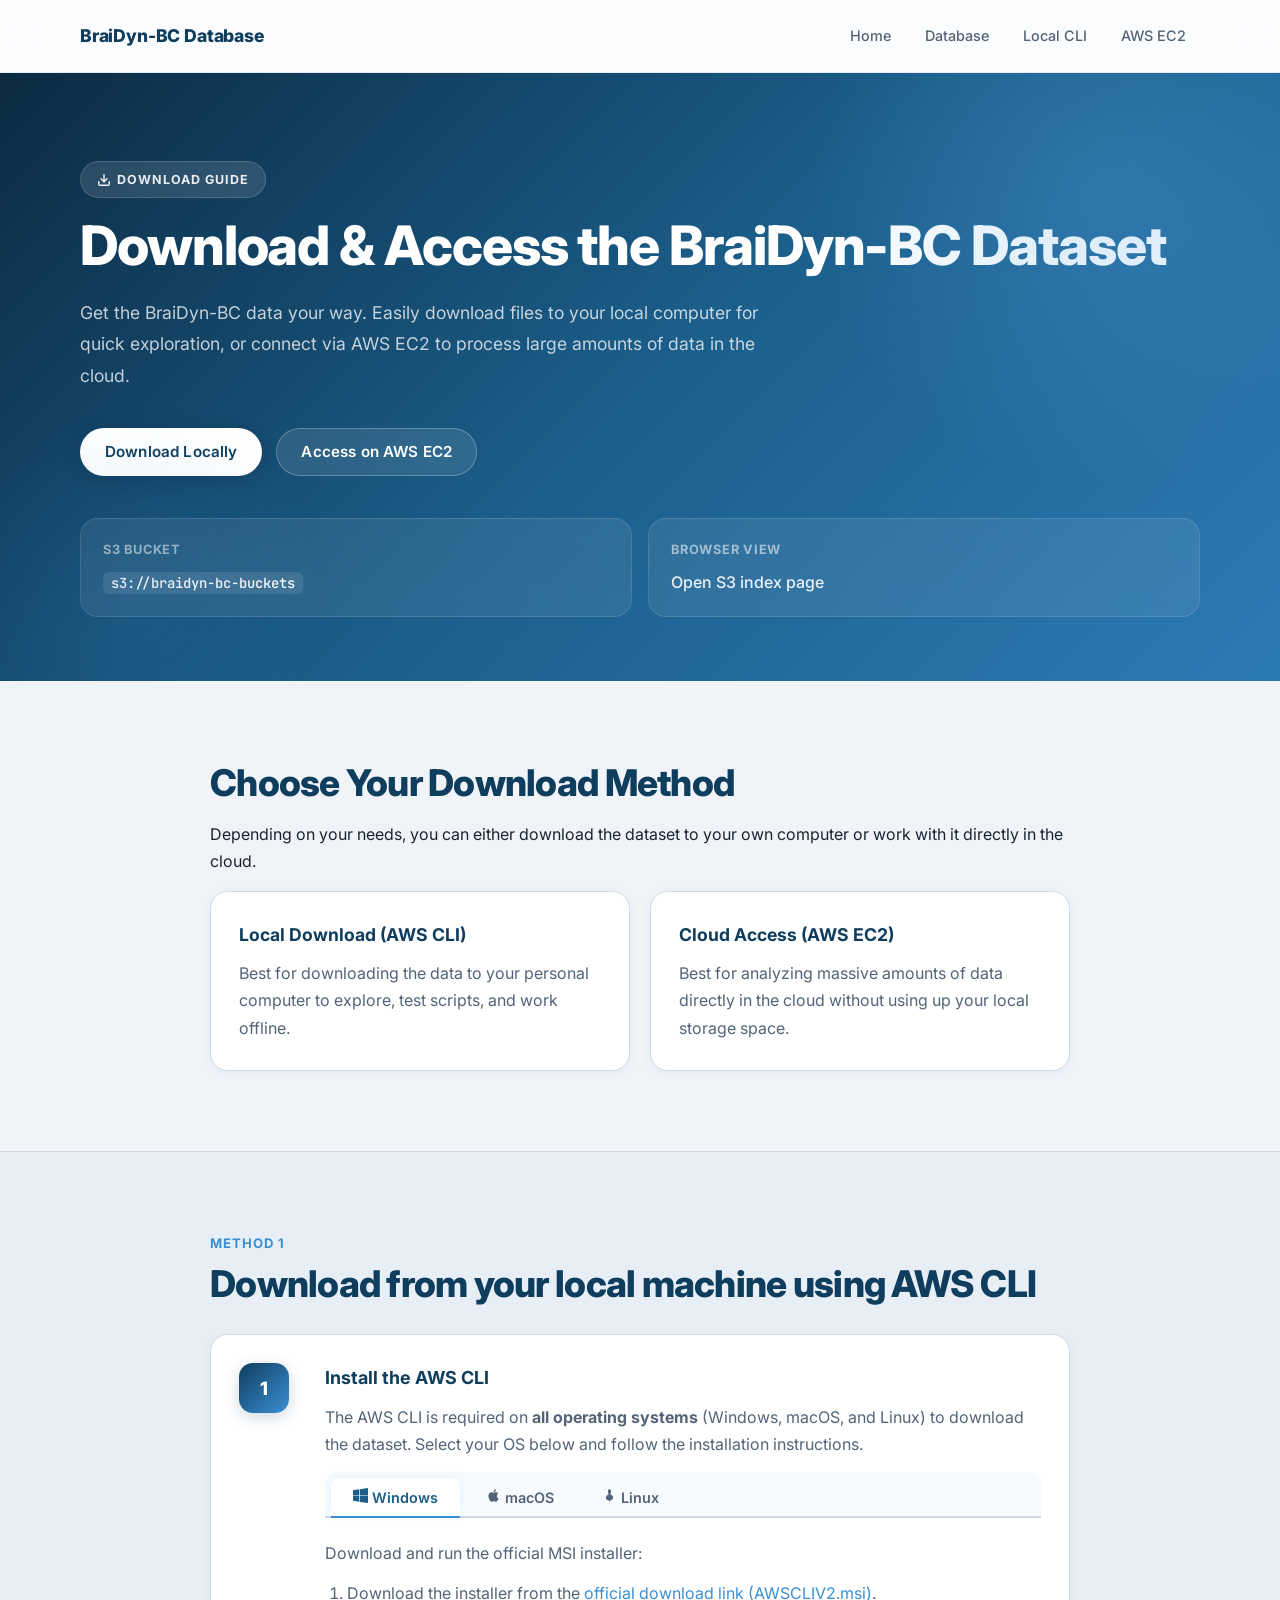
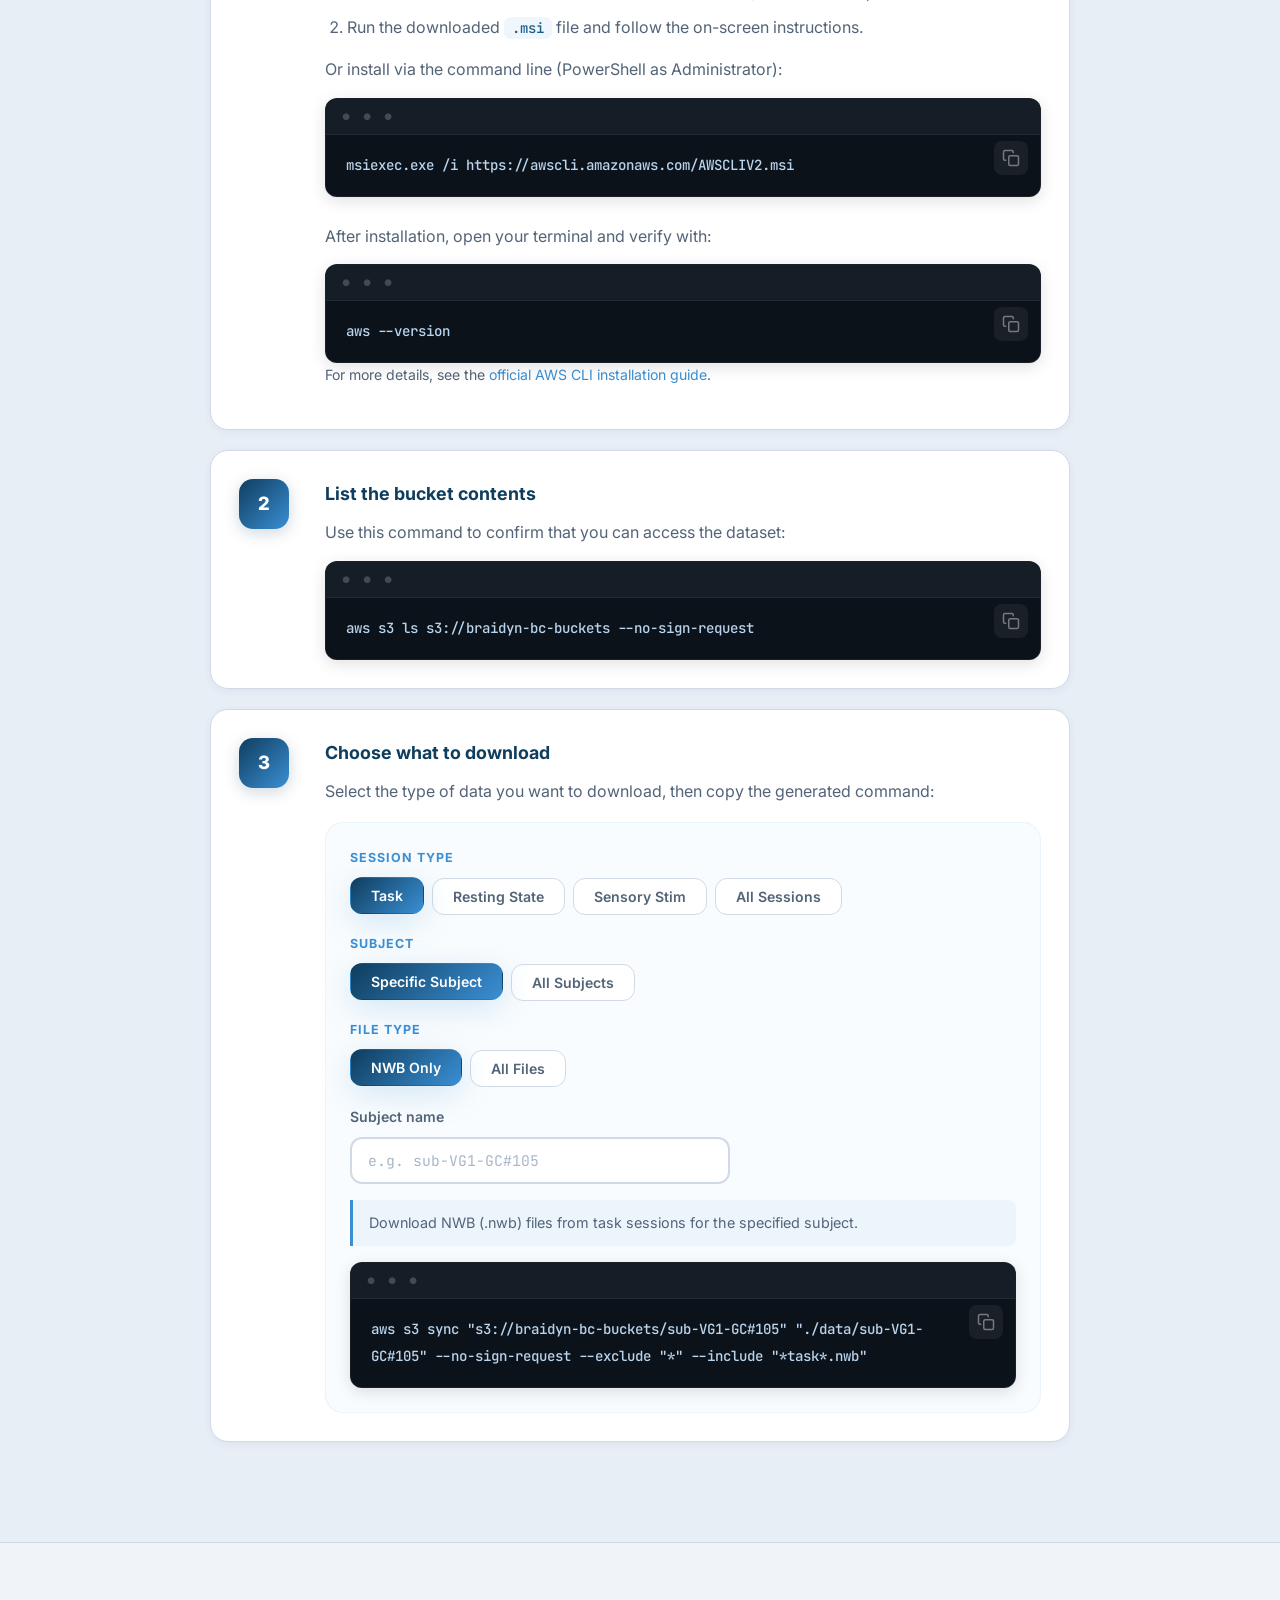
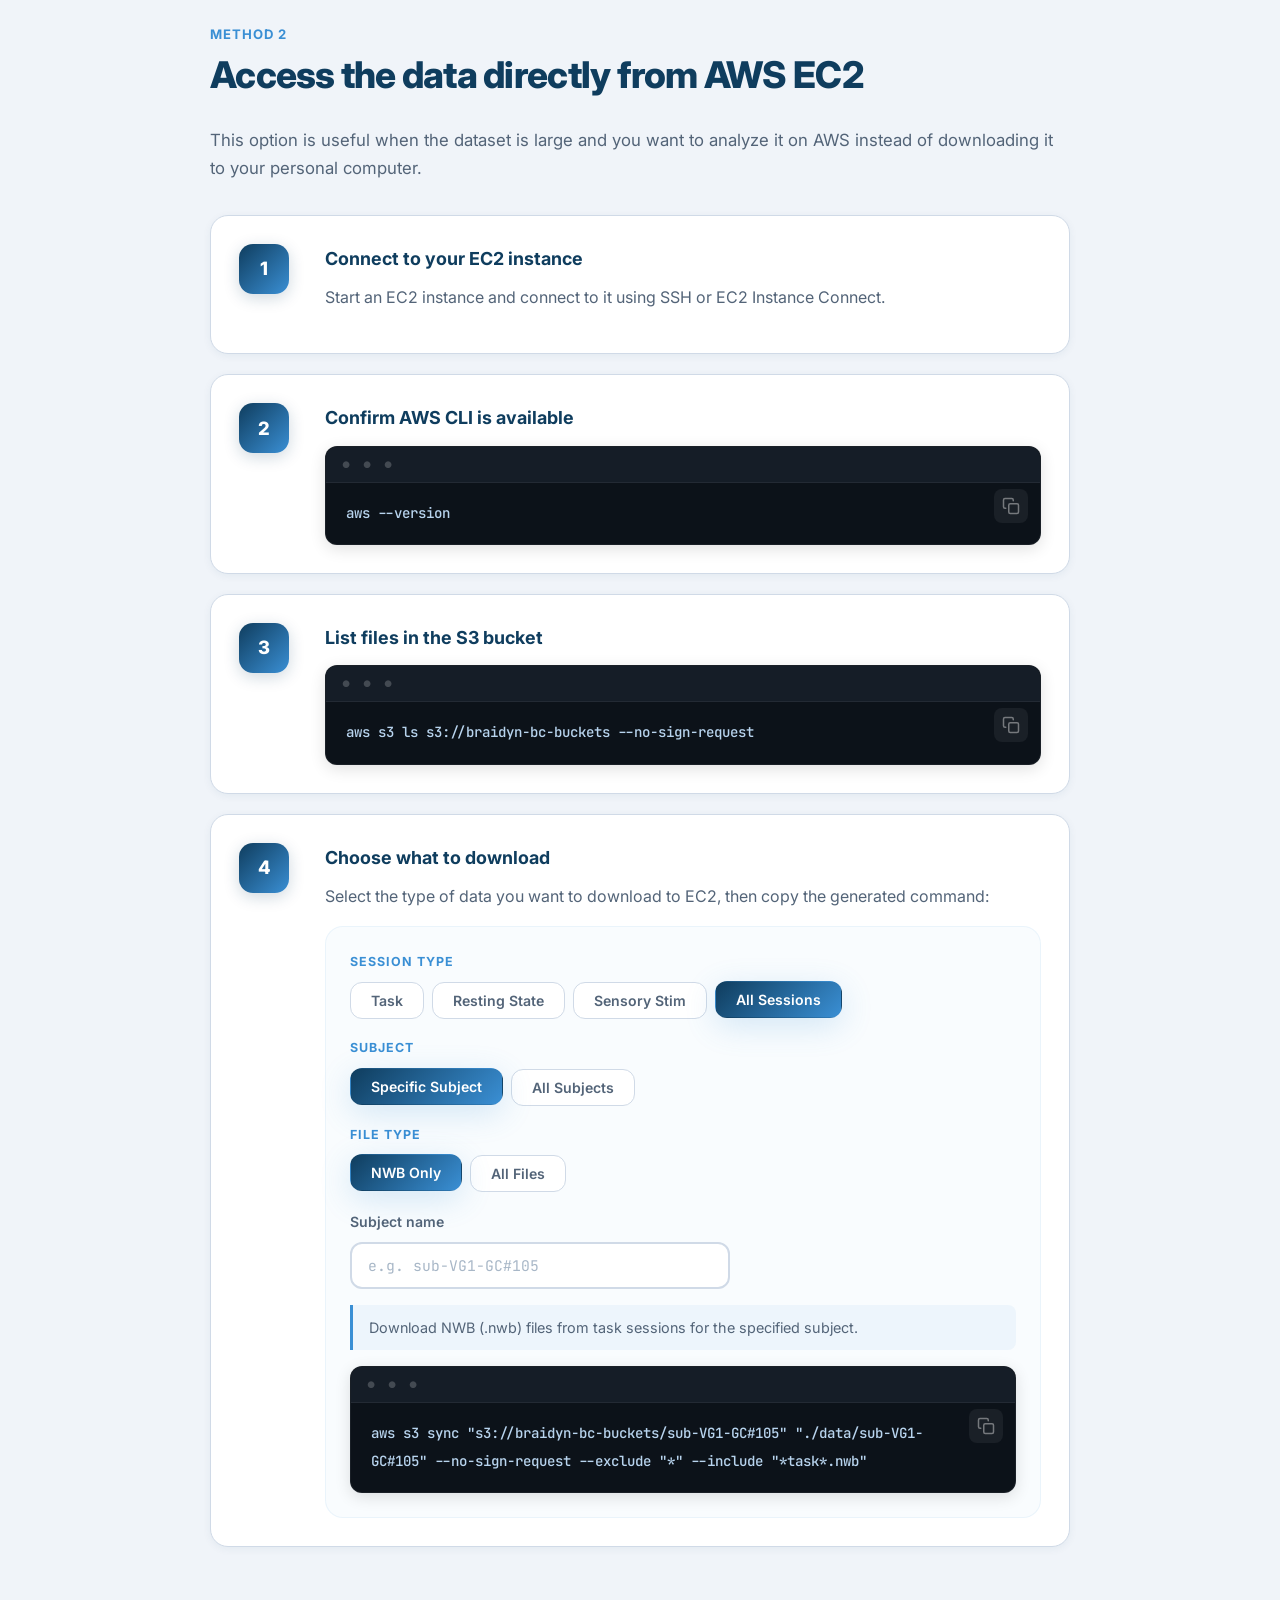
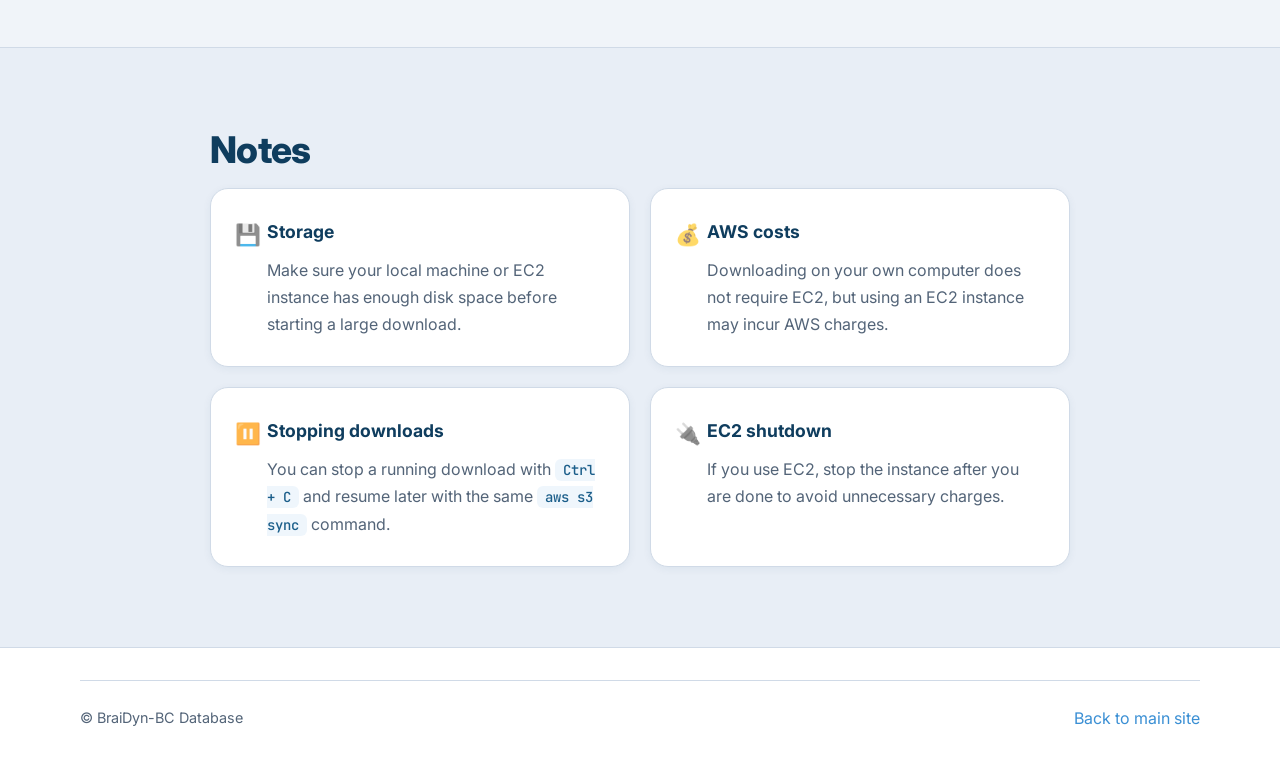
==== commit fd83fdf0: "変更" ====
--- a/index.html
+++ b/index.html
@@ -173,26 +173,26 @@
               <div class="selector-group">
                 <span class="selector-label">Session type</span>
                 <div class="selector-pills" data-role="session">
-                  <button class="pill" data-value="task">Task</button>
+                  <button class="pill active" data-value="task">Task</button>
                   <button class="pill" data-value="resting-state">Resting State</button>
                   <button class="pill" data-value="sensory-stim">Sensory Stim</button>
-                  <button class="pill active" data-value="all">All Sessions</button>
+                  <button class="pill" data-value="all">All Sessions</button>
                 </div>
               </div>
 
               <div class="selector-group">
                 <span class="selector-label">Subject</span>
                 <div class="selector-pills" data-role="scope">
-                  <button class="pill" data-value="subject">Specific Subject</button>
-                  <button class="pill active" data-value="all">All Subjects</button>
+                  <button class="pill active" data-value="subject">Specific Subject</button>
+                  <button class="pill" data-value="all">All Subjects</button>
                 </div>
               </div>
 
               <div class="selector-group">
                 <span class="selector-label">File type</span>
                 <div class="selector-pills" data-role="filetype">
-                  <button class="pill" data-value="nwb">NWB Only</button>
-                  <button class="pill active" data-value="all-files">All Files</button>
+                  <button class="pill active" data-value="nwb">NWB Only</button>
+                  <button class="pill" data-value="all-files">All Files</button>
                 </div>
               </div>
 
@@ -280,16 +280,16 @@
               <div class="selector-group">
                 <span class="selector-label">Subject</span>
                 <div class="selector-pills" data-role="scope">
-                  <button class="pill" data-value="subject">Specific Subject</button>
-                  <button class="pill active" data-value="all">All Subjects</button>
+                  <button class="pill active" data-value="subject">Specific Subject</button>
+                  <button class="pill" data-value="all">All Subjects</button>
                 </div>
               </div>
 
               <div class="selector-group">
                 <span class="selector-label">File type</span>
                 <div class="selector-pills" data-role="filetype">
-                  <button class="pill" data-value="nwb">NWB Only</button>
-                  <button class="pill active" data-value="all-files">All Files</button>
+                  <button class="pill active" data-value="nwb">NWB Only</button>
+                  <button class="pill" data-value="all-files">All Files</button>
                 </div>
               </div>
 
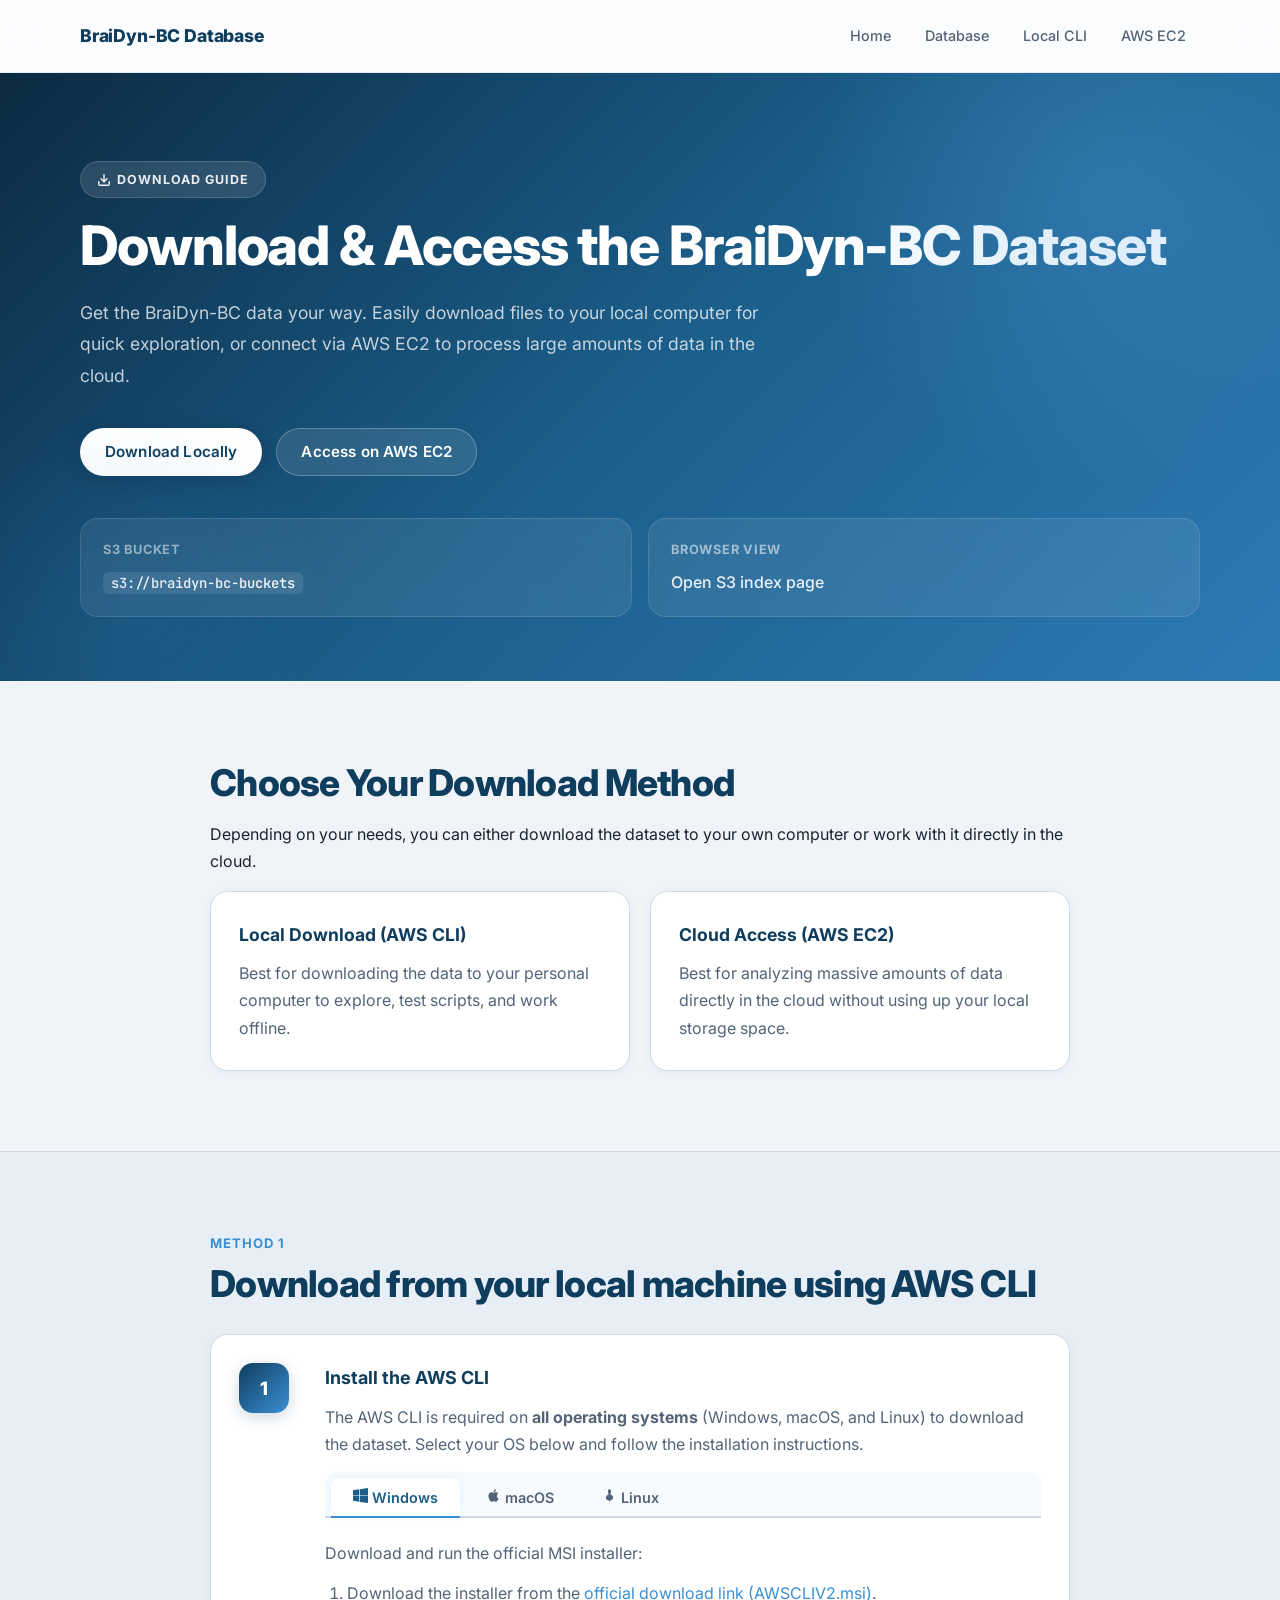
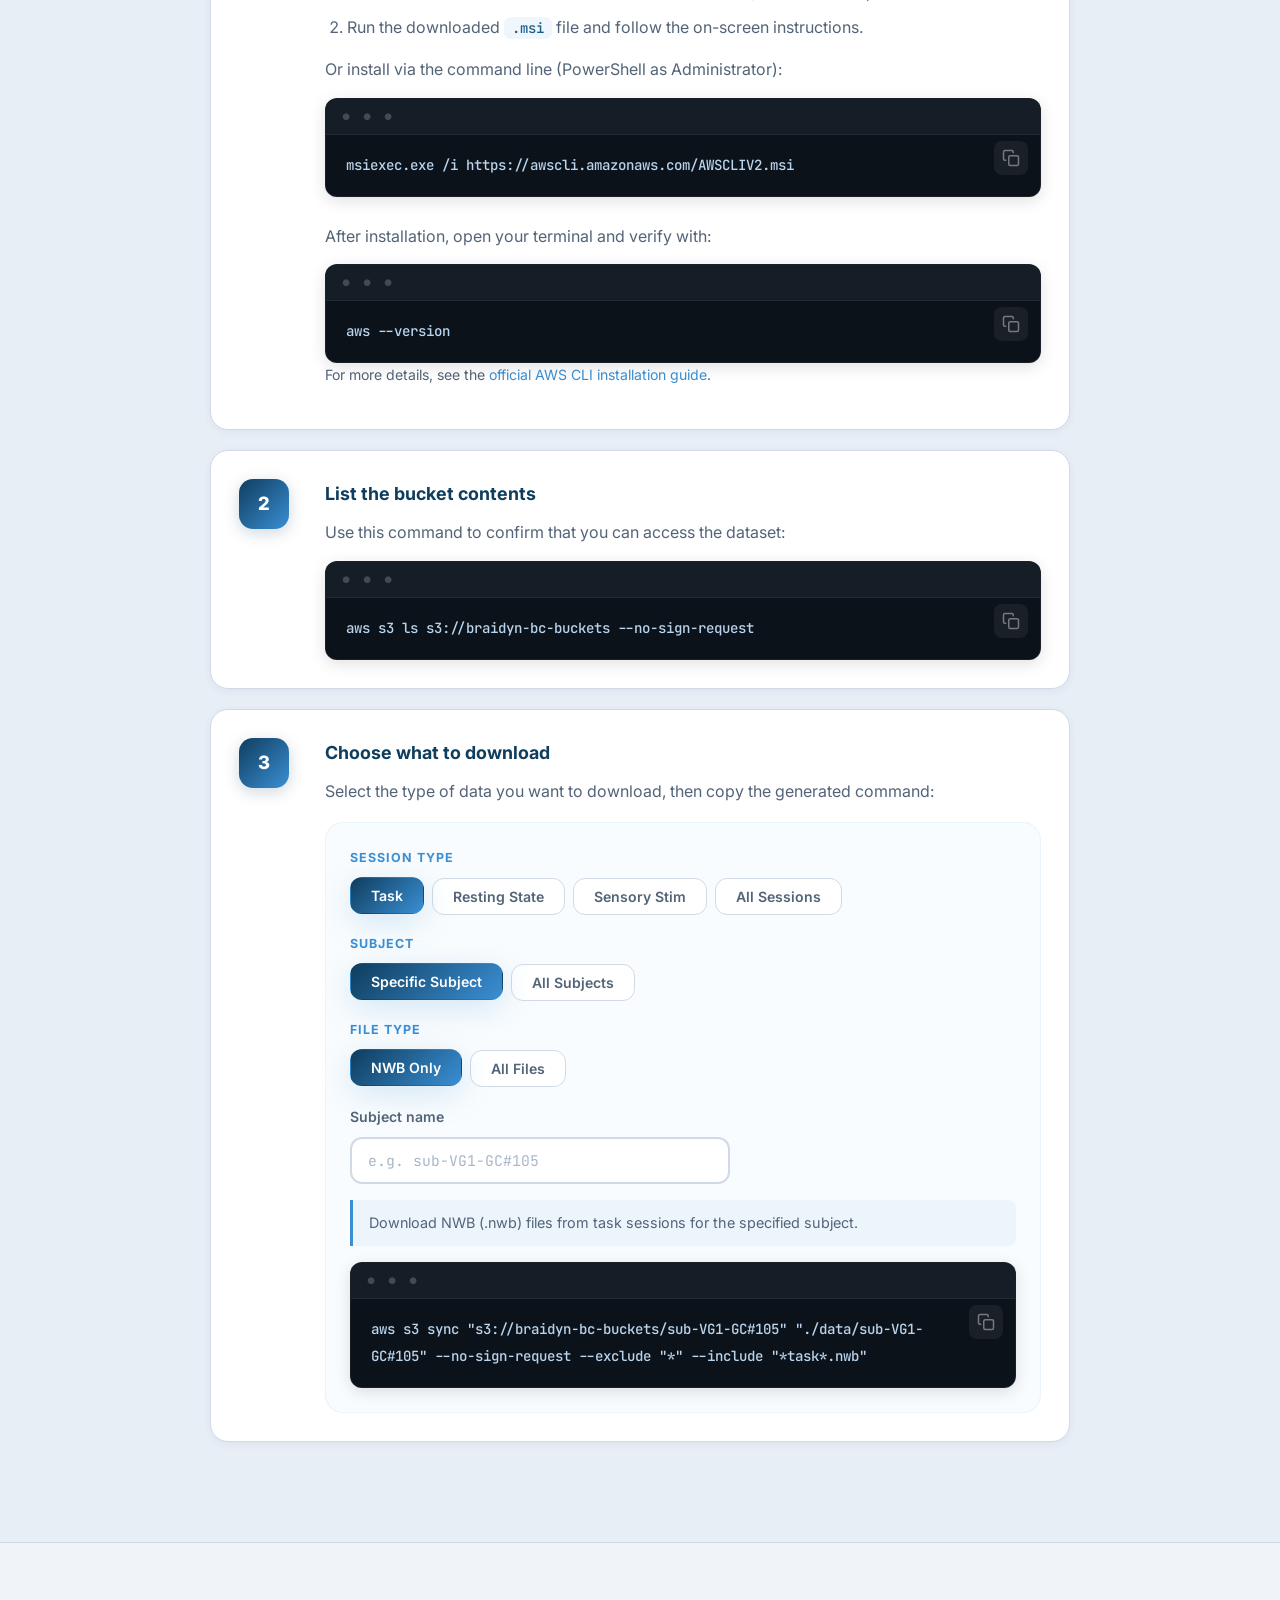
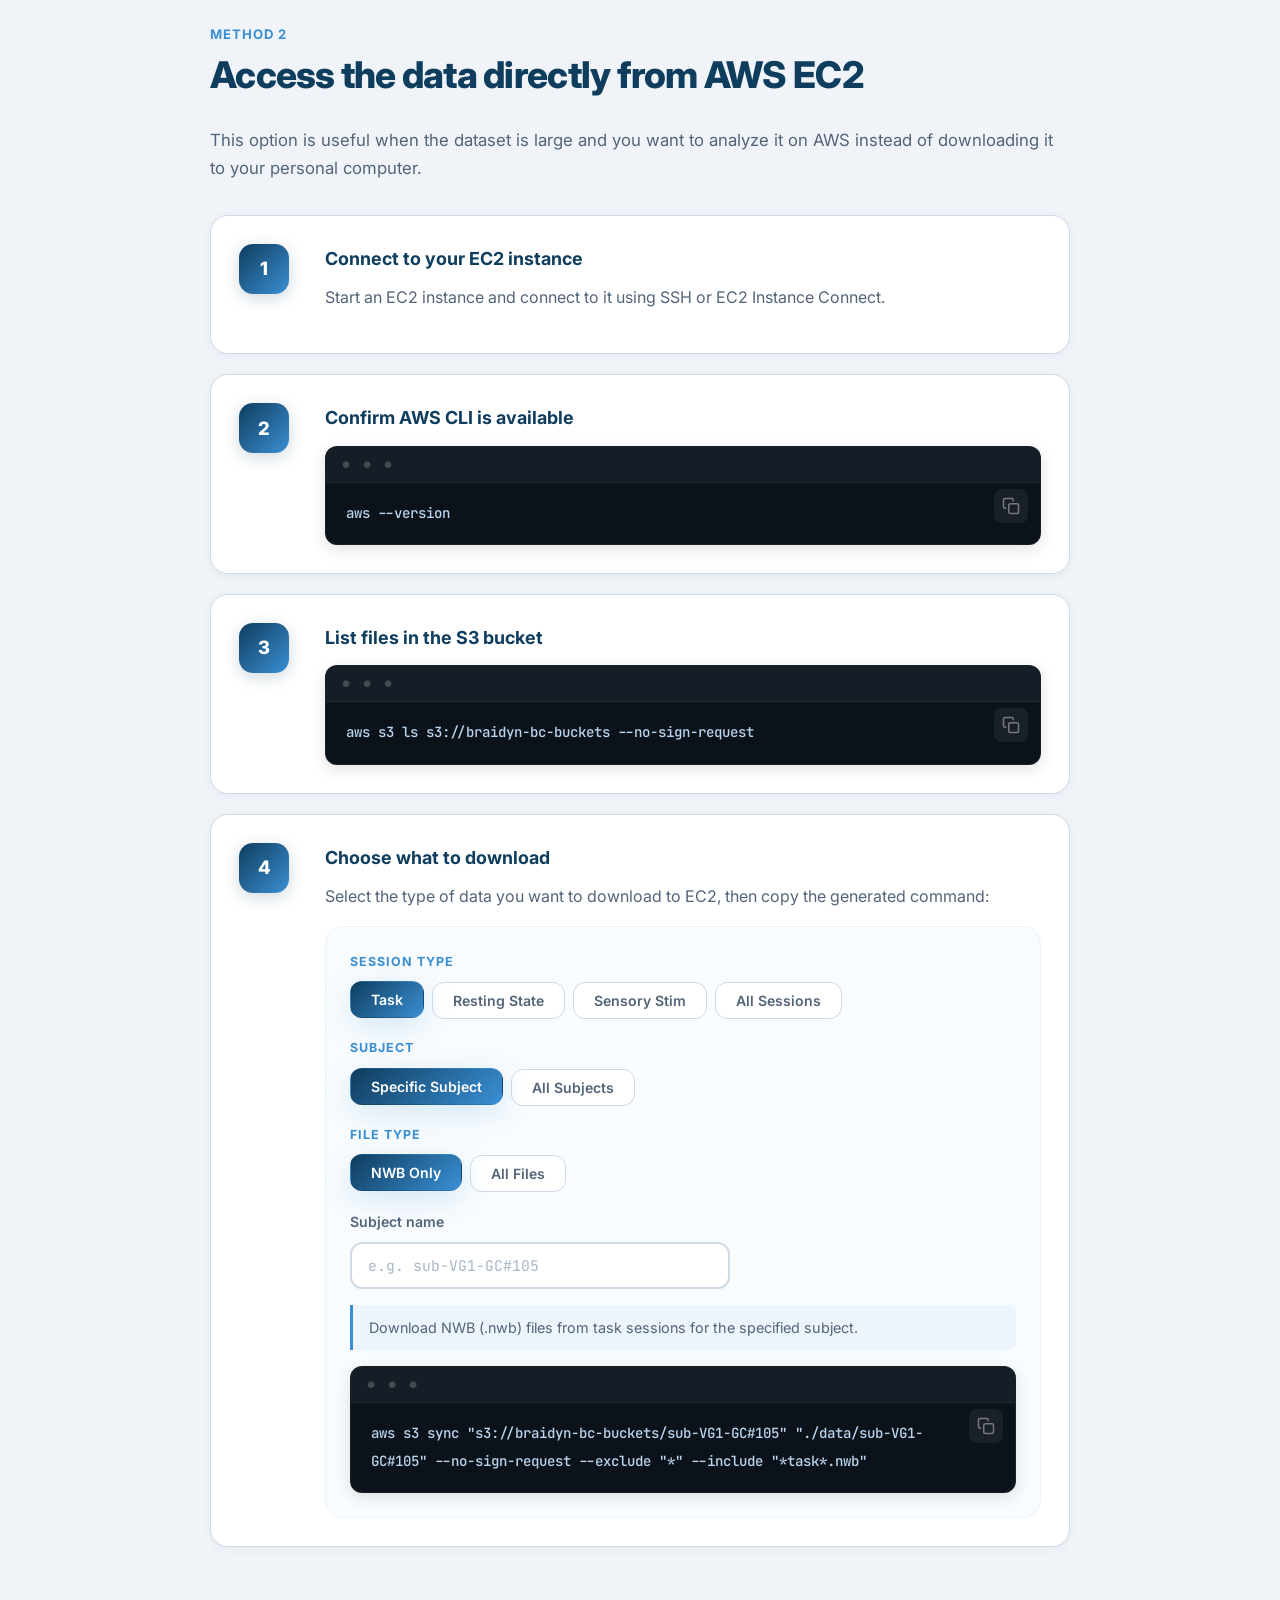
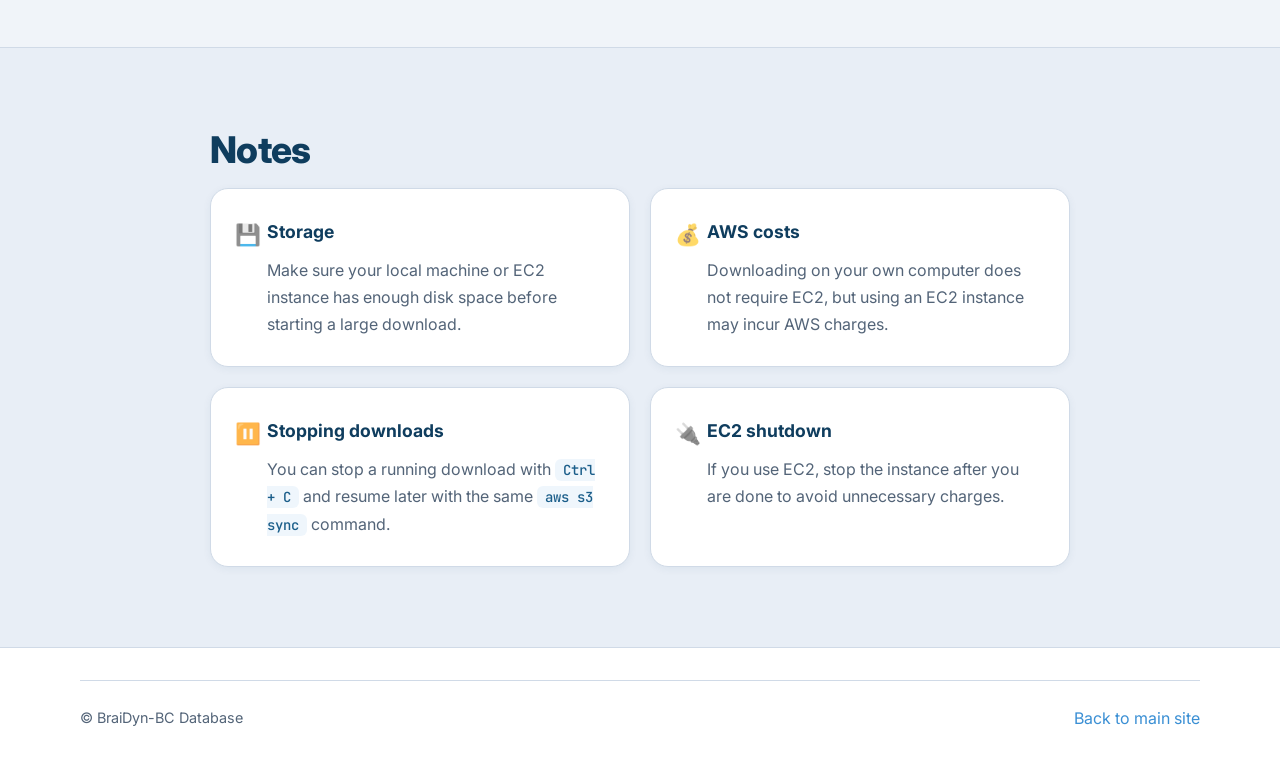
==== commit 5bfaae26: "変更" ====
--- a/index.html
+++ b/index.html
@@ -270,10 +270,10 @@
               <div class="selector-group">
                 <span class="selector-label">Session type</span>
                 <div class="selector-pills" data-role="session">
-                  <button class="pill" data-value="task">Task</button>
+                  <button class="pill active" data-value="task">Task</button>
                   <button class="pill" data-value="resting-state">Resting State</button>
                   <button class="pill" data-value="sensory-stim">Sensory Stim</button>
-                  <button class="pill active" data-value="all">All Sessions</button>
+                  <button class="pill" data-value="all">All Sessions</button>
                 </div>
               </div>
 
